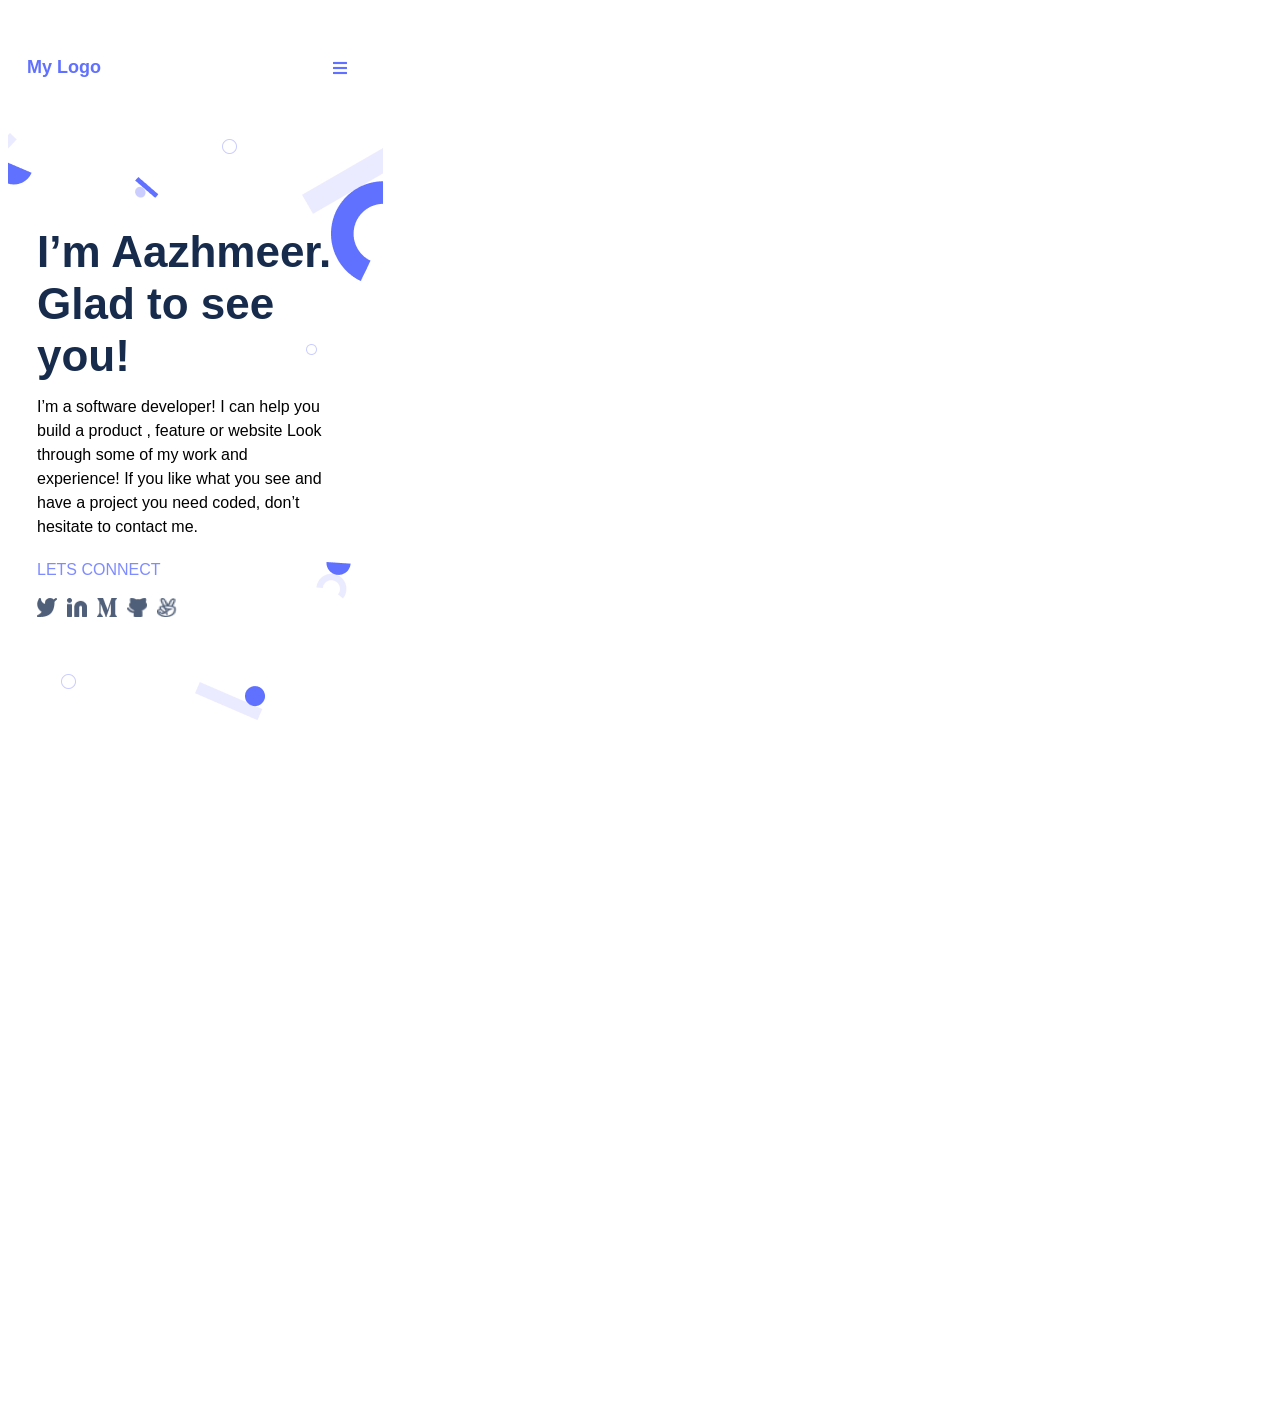
==== index.html @ 011a42f5 "Merge pull request #2 from AazhmeerChhapra/headline_section Headline section done" ====
<!DOCTYPE html>
<html>
    <head>
        <meta charset="utf-8">
        <meta http-equiv="X-UA-Compatible" content="IE=edge">
        <title></title>
        <meta name="description" content="">
        <meta name="viewport" content="width=device-width, initial-scale=1">
        <link rel="stylesheet" href="./style.css">
        <link rel="stylesheet" href="https://cdnjs.cloudflare.com/ajax/libs/font-awesome/5.15.4/css/all.min.css">
    </head>
    <body>
        <header>
        <nav class = "navbar">
            <div class = "logo">My Logo</div>
            <div class = "icon"><i class="icon fas fa-bars"></i></div>
        </nav>
    </header>

    <main>
        <section class = "headings">
            <div class = "intro">
            <h1>I’m Aazhmeer.
                Glad to see <br>you!</h1>
            </div>
            <div class = "description">
                <p>
                    I’m a software developer! I can help you build a product , feature or website Look through some of my work and experience! If you like what you see and have a project you need coded, don’t hesitate to contact me.
                </p>
                <div>
                    <p><a href = "#"> LETS CONNECT</a></p>
                </div>
                <div class = "socials">
                    <ul class="social-icons">
                        <li><a href="#"><img src="./assets/images/twitter.png" alt="Facebook"></a></li>
                        <li><a href="#"><img src="./assets/images/linkedin.png" alt="Twitter"></a></li>
                        <li><a href="#"><img src="./assets/images/m.png" alt="Instagram"></a></li>
                        <li><a href="#"><img src="./assets/images/github.png" alt="LinkedIn"></a></li>
                        <li><a href="#"><img src="./assets/images/victory.png" alt="YouTube"></a></li>
                      </ul>
                </div>
            </div>
        
        
            
        </section>
        
            </main>
        
        

   
        
        <script src="" async defer></script>
    </body>
</html>
---- style.css ----
h1 {
  font-family: Poppins, sans-serif;
  font-size: 44px;
  font-weight: 700;
  line-height: 52px;
  letter-spacing: 0;
  text-align: left;
  padding: 93px 18px 0 29px;
  color: #172b4d;
  margin-bottom: 10px;
}

.navbar {
  display: flex;
  justify-content: space-between;
  width: 375px;
  height: 48px;
  margin-top: 48px;
}

.logo {
  width: 76px;
  height: 20px;
  color: #6070ff;
  font-family: Poppins, sans-serif;
  font-size: 18px;
  font-weight: 700;
  line-height: 20px;
  letter-spacing: 0;
  text-align: center;
  padding: 9px 18px;
}

.icon {
  height: 12px;
  top: 6px;
  left: 3px;
  margin: 6px 18px;
  color: #6070ff;
}

.headings {
  background-image: url("./assets/images/header.png");
  width: 375px;
  height: 1263px;
  background-repeat: no-repeat;
}

.description {
  width: 327px;
  height: 146px;
  margin-top: 0;
}

.description p {
  font-family: Poppins, sans-serif;
  font-size: 16px;
  font-weight: 400;
  line-height: 24px;
  letter-spacing: 0;
  text-align: left;
  margin-top: 0;
  padding: 3px 18px 0 29px;
  width: 297px;
}

a {
  color: #7f8cff;
  text-decoration: none;
  font-family: Poppins, sans-serif;
  font-size: 16px;
  font-weight: 500;
  line-height: 24px;
  letter-spacing: 0;
  text-align: left;
}

.socials {
  padding: 0 18px 0 29px;
}

.social-icons {
  list-style: none;
  padding: 0;
  margin: 0;
  display: flex;
}

.social-icons li {
  margin-right: 10px; /* Adjust the spacing between icons */
}

.social-icons li:last-child {
  margin-right: 0; /* Remove margin from the last icon */
}

.social-icons li img {
  width: 19.96px; /* Adjust the size of the icons */
  height: 19.96px;
}
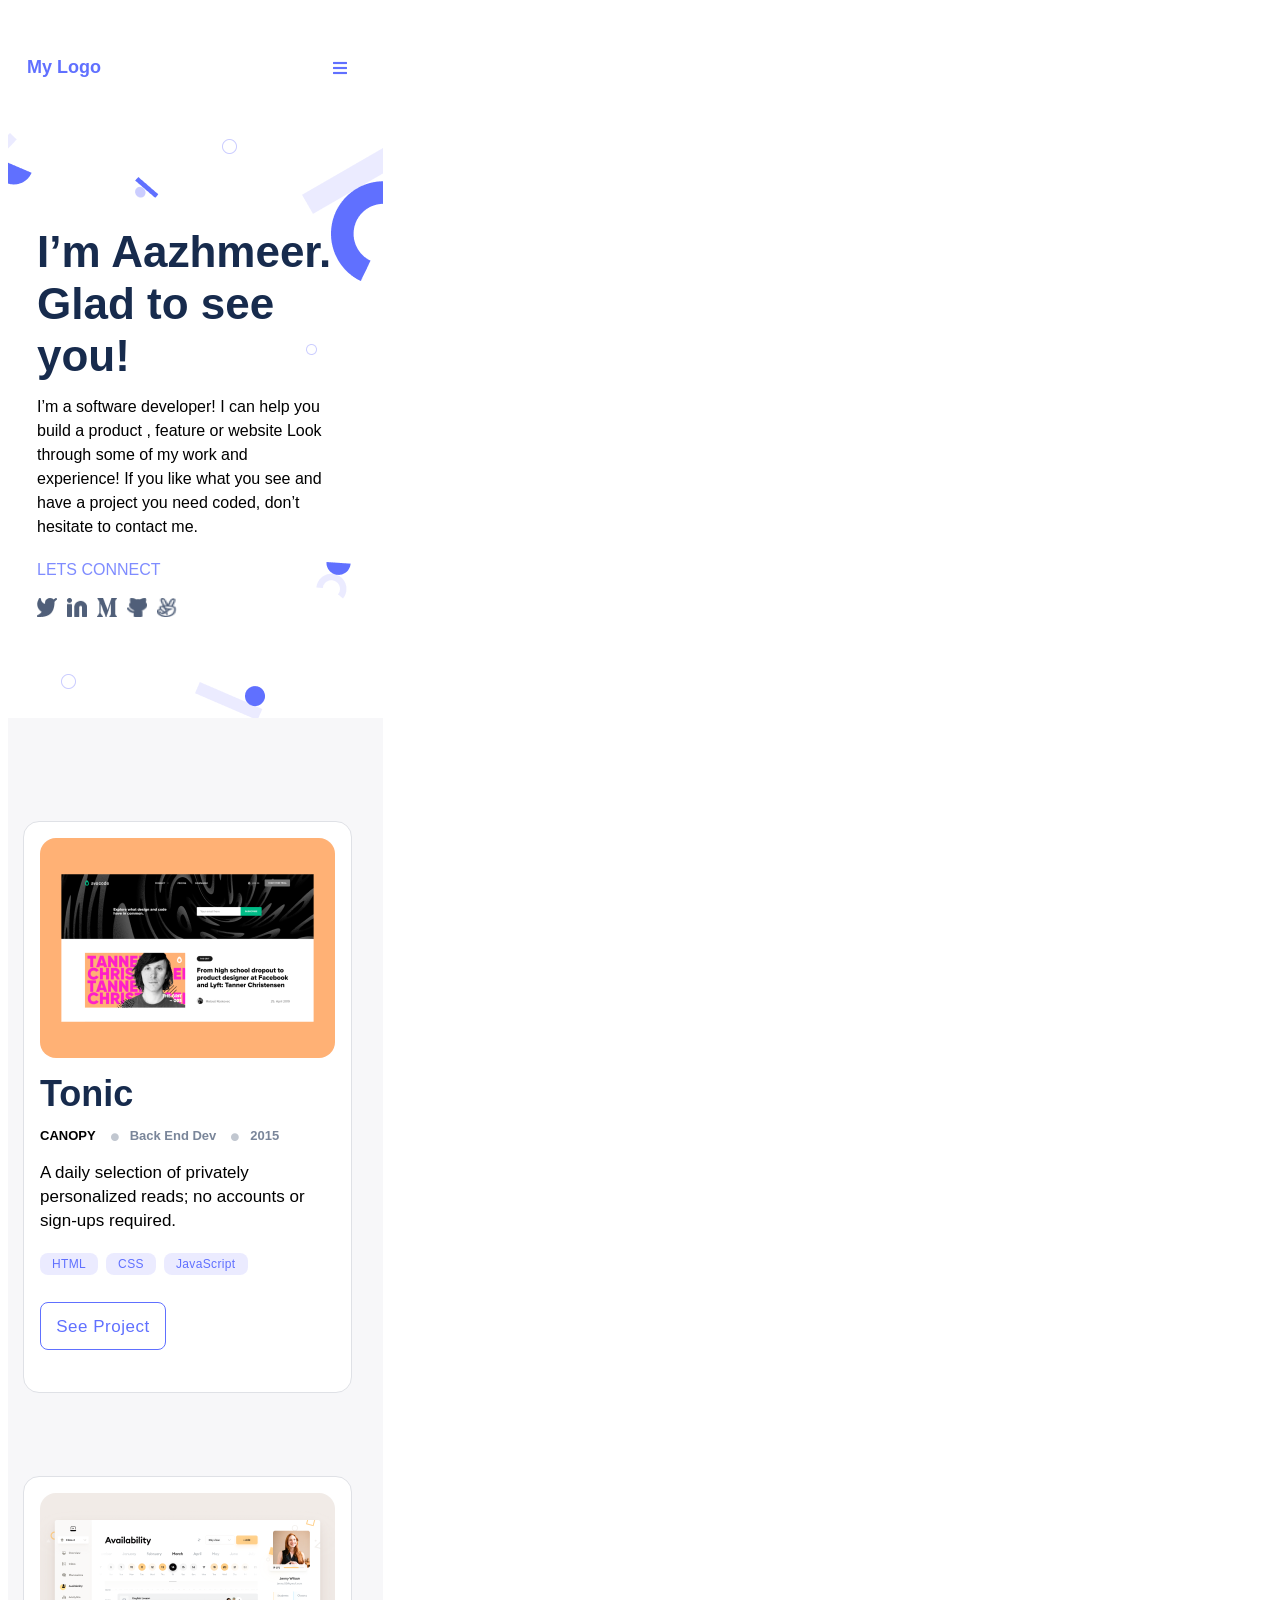
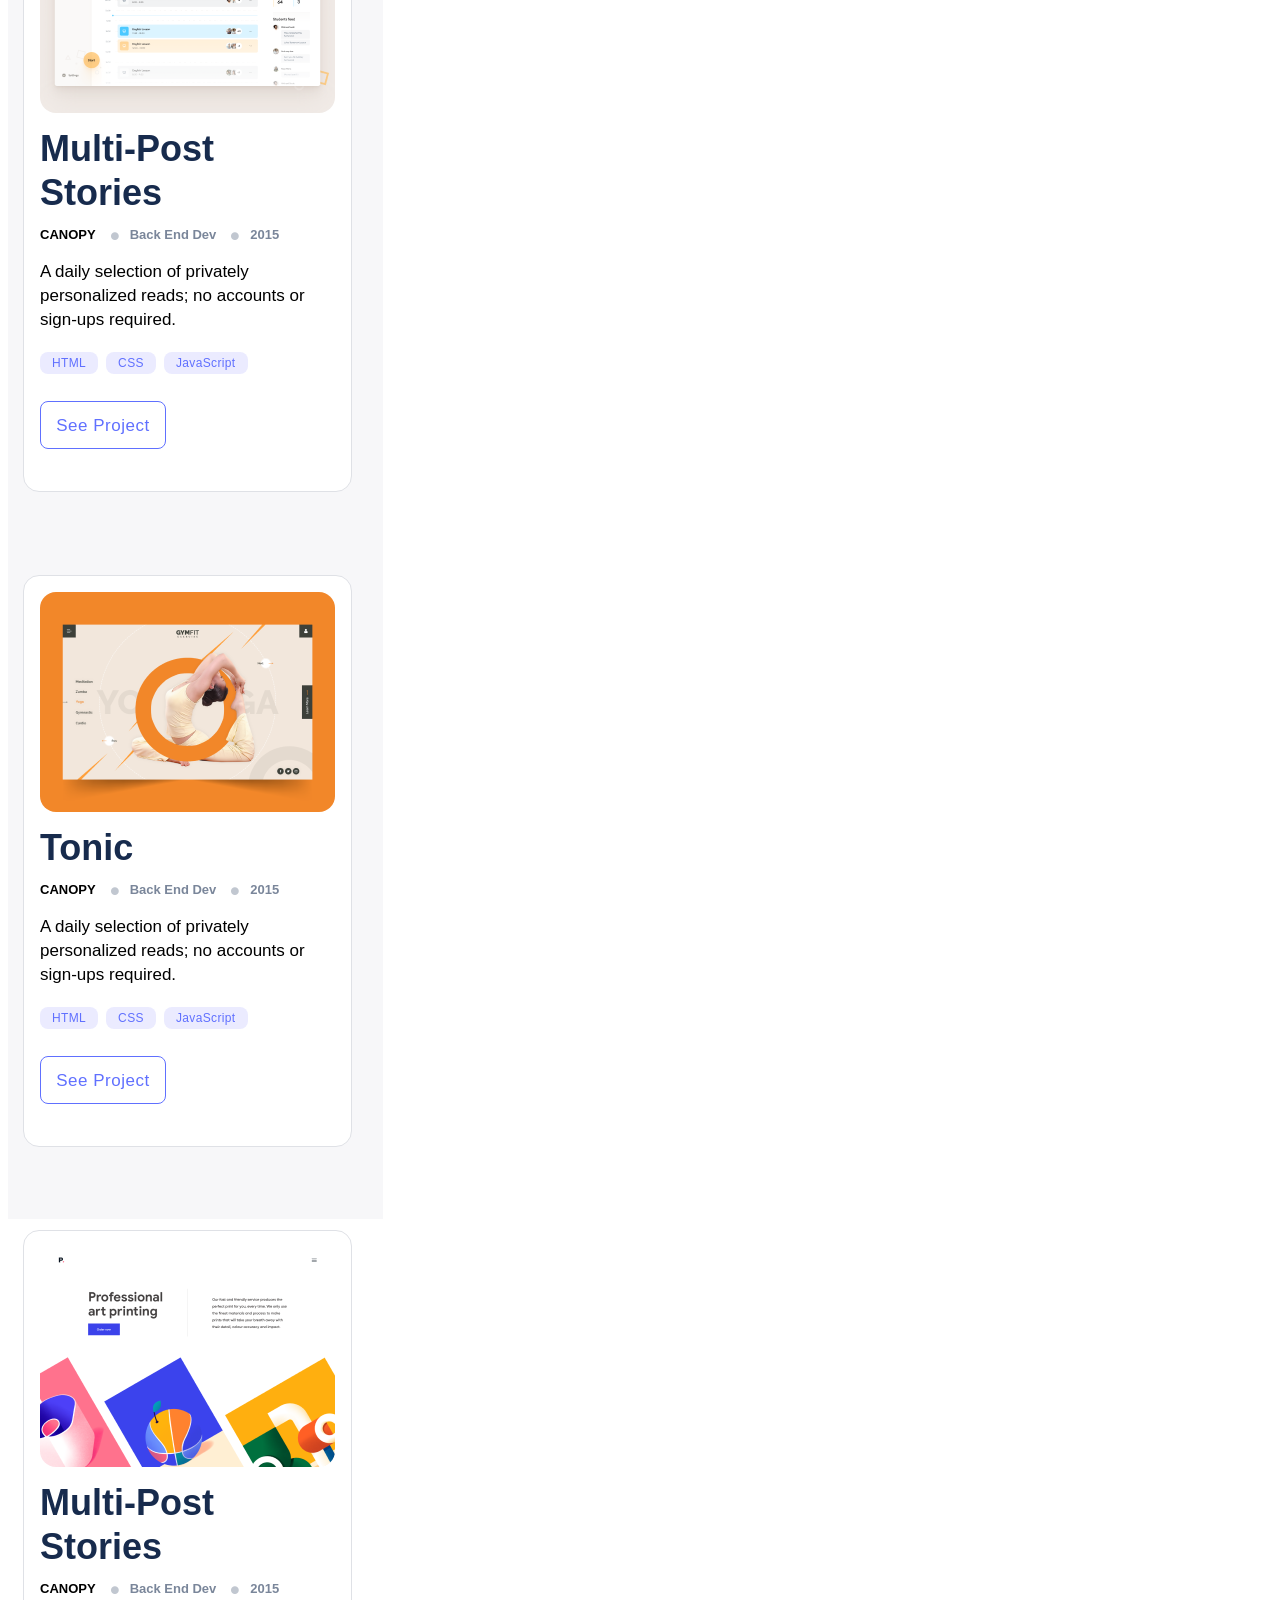
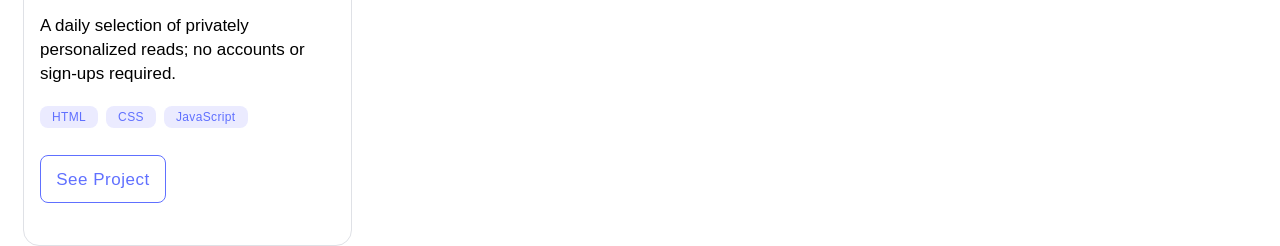
==== commit d76d48ac: "Merge pull request #3 from AazhmeerChhapra/WorkSection Work section done" ====
--- a/index.html
+++ b/index.html
@@ -40,17 +40,89 @@
                       </ul>
                 </div>
             </div>
-        
-        
-            
-        </section>
-        
+            <section class = "about">
+        <div class="outer-container">
+
+            <!-- Inner container with nested grid -->
+            <div class="inner-container">
+              <!-- Image in the first row -->
+              <div class = "row1">
+              <img src="./assets/images/1.png" alt="Your Image">
+              <h1>Tonic</h1>
+              <span id = "Project">CANOPY</span>
+              <span id = "role"><i class="fa fa-circle" aria-hidden="true"></i><span>Back End Dev</span></span>
+              <span id = "role"><i class="fa fa-circle" aria-hidden="true"></i><span>2015</span></span>
+              <p> A daily selection of privately personalized reads; no accounts or sign-ups required.</p>
+              <span class = "skills">HTML</span>
+              <span class = "skills">CSS</span>
+              <span class = "skills">JavaScript</span>
+              <div>
+              <button type = "button">See Project</button>
+              </div>
+
+
+                </div>
+            </div>
+            <div class="inner-container2">
+                <!-- Image in the first row -->
+                <div class = "row1">
+                <img src="./assets/images/2.png" alt="Your Image">
+                <h1>Multi-Post Stories</h1>
+                <span id = "Project">CANOPY</span>
+                <span id = "role"><i class="fa fa-circle" aria-hidden="true"></i><span>Back End Dev</span></span>
+                <span id = "role"><i class="fa fa-circle" aria-hidden="true"></i><span>2015</span></span>
+                <p> A daily selection of privately personalized reads; no accounts or sign-ups required.</p>
+                <span class = "skills">HTML</span>
+                <span class = "skills">CSS</span>
+                <span class = "skills">JavaScript</span>
+                <div>
+                <button type = "button">See Project</button>
+                </div>
+                  </div>
+              </div>
+
+              <div class="inner-container">
+                <!-- Image in the first row -->
+                <div class = "row1">
+                <img src="./assets/images/Snapshoot1.png" alt="Your Image">
+                <h1>Tonic</h1>
+                <span id = "Project">CANOPY</span>
+                <span id = "role"><i class="fa fa-circle" aria-hidden="true"></i><span>Back End Dev</span></span>
+                <span id = "role"><i class="fa fa-circle" aria-hidden="true"></i><span>2015</span></span>
+                <p> A daily selection of privately personalized reads; no accounts or sign-ups required.</p>
+                <span class = "skills">HTML</span>
+                <span class = "skills">CSS</span>
+                <span class = "skills">JavaScript</span>
+                <div>
+                <button type = "button">See Project</button>
+                </div>
+                  </div>
+              </div>
+
+
+              <div class="inner-container2">
+                <!-- Image in the first row -->
+                <div class = "row1">
+                <img src="./assets/images/4.png" alt="Your Image">
+                <h1>Multi-Post Stories</h1>
+                <span id = "Project">CANOPY</span>
+                <span id = "role"><i class="fa fa-circle" aria-hidden="true"></i><span>Back End Dev</span></span>
+                <span id = "role"><i class="fa fa-circle" aria-hidden="true"></i><span>2015</span></span>
+                <p> A daily selection of privately personalized reads; no accounts or sign-ups required.</p>
+                <span class = "skills">HTML</span>
+                <span class = "skills">CSS</span>
+                <span class = "skills">JavaScript</span>
+                <div>
+                <button type = "button">See Project</button>
+                </div>
+                  </div>
+              </div>
+
+          </div>
+      </section>
+
             </main>
-        
-        
 
-   
-        
         <script src="" async defer></script>
     </body>
 </html>
--- a/style.css
+++ b/style.css
@@ -42,7 +42,7 @@
 .headings {
   background-image: url("./assets/images/header.png");
   width: 375px;
-  height: 1263px;
+  height: 610px;
   background-repeat: no-repeat;
 }
 
@@ -94,7 +94,172 @@
   margin-right: 0; /* Remove margin from the last icon */
 }
 
+.about {
+  width: 375px;
+  height: 216%;
+  top: 718px;
+  background: #f7f7f9;
+  padding: 43px 0 114px 0;
+  position: absolute;
+}
+
+.outer-container {
+  display: grid;
+  grid-template-rows: repeat(4, auto);
+  grid-row-gap: 83px;
+  width: 375px;
+  height: 604px;
+  position: relative;
+  top: 60px;
+  margin-left: 4%;
+}
+
+/* Inner container grid (nested grid) */
+.inner-container {
+  width: 327px;
+  height: 538px;
+  padding: 16px 0;
+  border-radius: 16px;
+  border: 1px solid #dfe1e6;
+  display: flex;
+  flex-direction: column;
+  justify-content: flex-start;
+  align-items: center;
+  gap: 160px;
+  background-color: #fff;
+  -webkit-border-radius: 16px;
+  -moz-border-radius: 16px;
+  -ms-border-radius: 16px;
+  -o-border-radius: 16px;
+}
+
+.inner-container2 {
+  width: 327px;
+  height: 582px;
+  padding: 16px 0;
+  border-radius: 16px;
+  border: 1px solid #dfe1e6;
+  display: flex;
+  flex-direction: column;
+  justify-content: flex-start;
+  align-items: center;
+  gap: 160px;
+  background-color: #fff;
+  -webkit-border-radius: 16px;
+  -moz-border-radius: 16px;
+  -ms-border-radius: 16px;
+  -o-border-radius: 16px;
+}
+
+.row1 img {
+  width: 100%;
+  max-width: 100%;
+  border-radius: 16px;
+  -webkit-border-radius: 16px;
+  -moz-border-radius: 16px;
+  -ms-border-radius: 16px;
+  -o-border-radius: 16px;
+}
+
 .social-icons li img {
   width: 19.96px; /* Adjust the size of the icons */
   height: 19.96px;
 }
+
+.row {
+  width: 295px;
+  height: 36px;
+}
+
+.row1 h1 {
+  font-family: Poppins, sans-serif;
+  font-size: 36px;
+  font-weight: 700;
+  line-height: 44px;
+  letter-spacing: 0;
+  text-align: left;
+  width: 295px;
+  padding: 0;
+  margin-top: 10px;
+}
+
+span i {
+  width: 8px;
+  height: 8px;
+  color: #c1c7d0;
+  font-size: 8px;
+  margin-left: 11px;
+  margin-right: 11px;
+}
+
+#Project {
+  font-family: Poppins, sans-serif;
+  font-size: 13px;
+  font-weight: 600;
+  line-height: 16px;
+  letter-spacing: 0;
+  text-align: left;
+}
+
+#role span {
+  font-family: Poppins, sans-serif;
+  font-size: 13px;
+  font-weight: 600;
+  line-height: 16px;
+  letter-spacing: 0;
+  color: #7a869a;
+}
+
+.row1 p {
+  width: 295px;
+  height: 76px;
+  font-family: Poppins, sans-serif;
+  font-size: 17px;
+  font-weight: 400;
+  line-height: 24px;
+  letter-spacing: 0;
+  text-align: left;
+}
+
+.row1 .skills {
+  width: 57px;
+  height: 24px;
+  padding: 4px 12px 4px 12px;
+  border-radius: 8px;
+  -webkit-border-radius: 8px;
+  -moz-border-radius: 8px;
+  -ms-border-radius: 8px;
+  -o-border-radius: 8px;
+  background-color: #ebebff;
+  font-family: Poppins, sans-serif;
+  font-size: 12px;
+  font-weight: 500;
+  line-height: 16px;
+  letter-spacing: 0.03em;
+  margin-right: 4px;
+  text-align: left;
+  color: #6070ff;
+}
+
+.row1 div button {
+  width: 126px;
+  height: 48px;
+  top: 30px;
+  position: relative;
+  padding: 12px;
+  border-radius: 8px;
+  border: 1px solid #6070ff;
+  background: none;
+  color: #6070ff;
+  gap: 10px;
+  -webkit-border-radius: 8px;
+  -moz-border-radius: 8px;
+  -ms-border-radius: 8px;
+  -o-border-radius: 8px;
+  font-family: Poppins, sans-serif;
+  font-size: 17px;
+  font-weight: 500;
+  line-height: 24px;
+  letter-spacing: 0.03em;
+  text-align: center;
+}
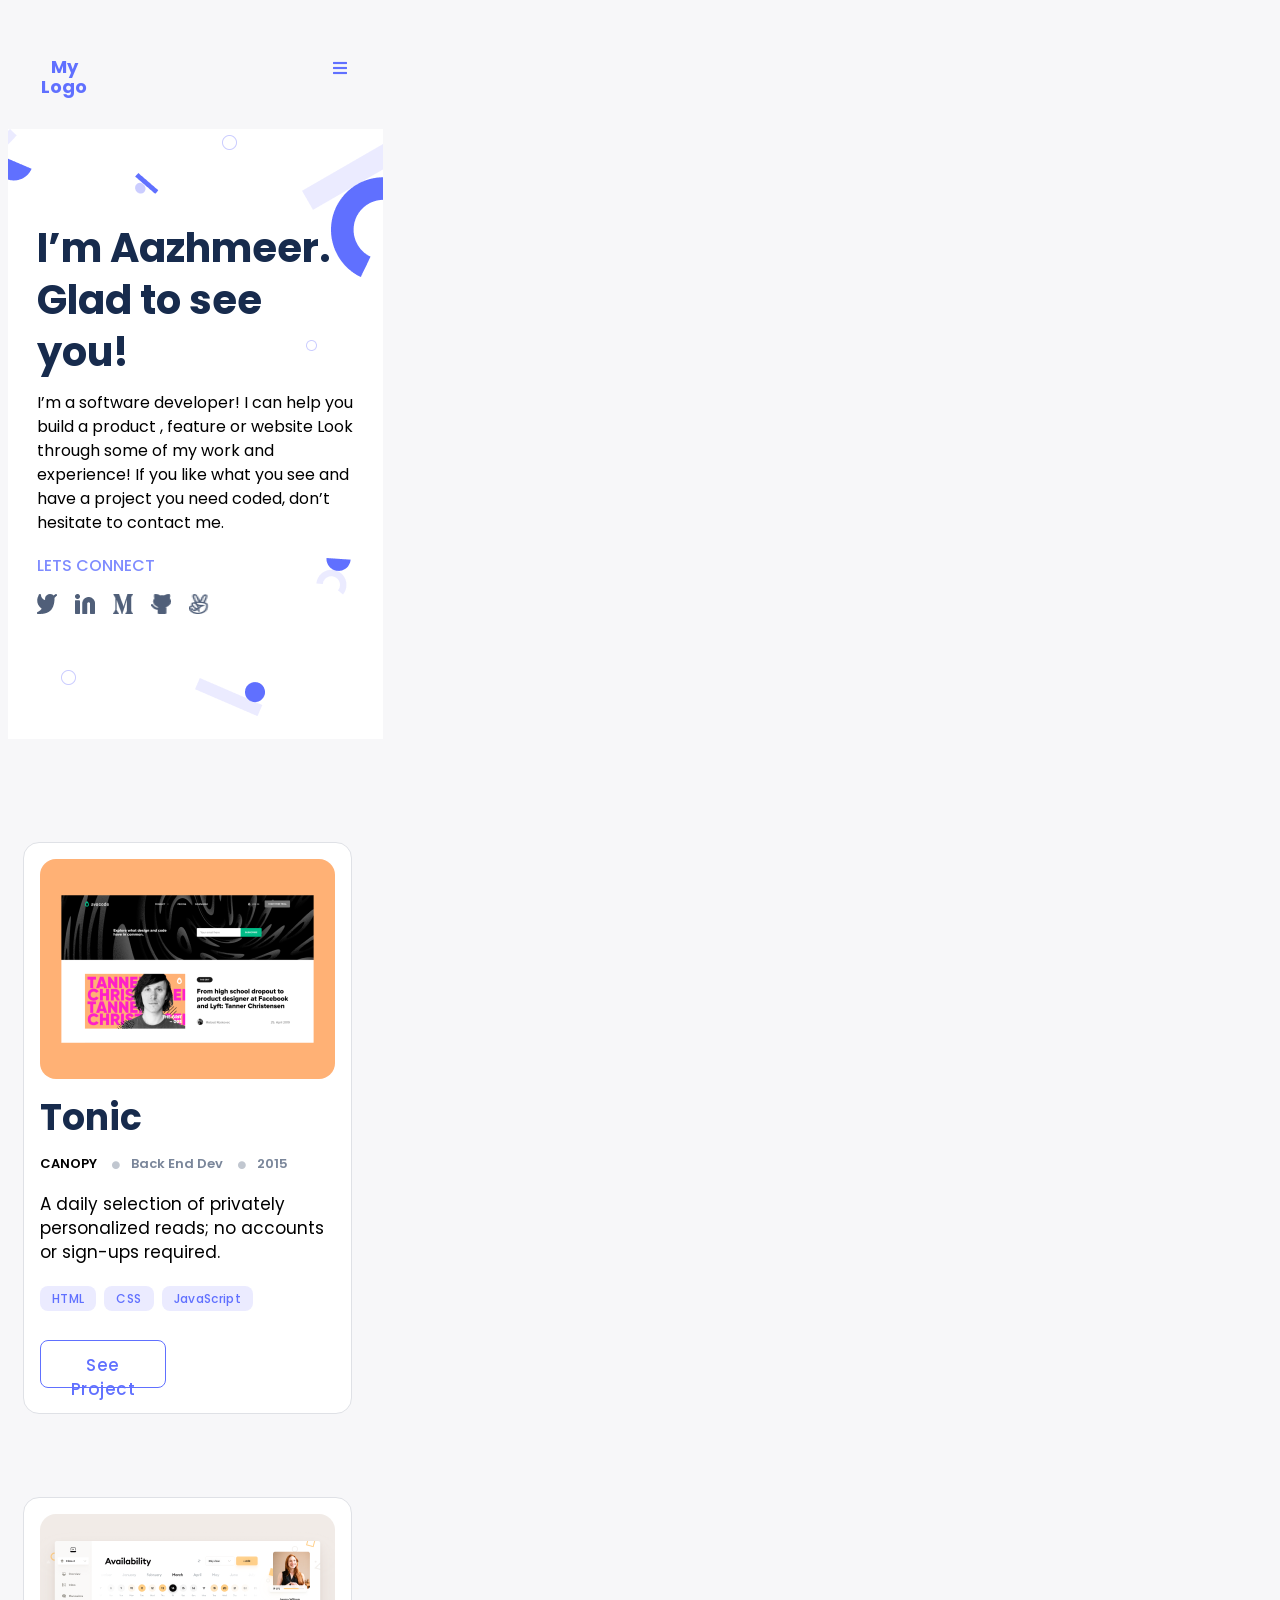
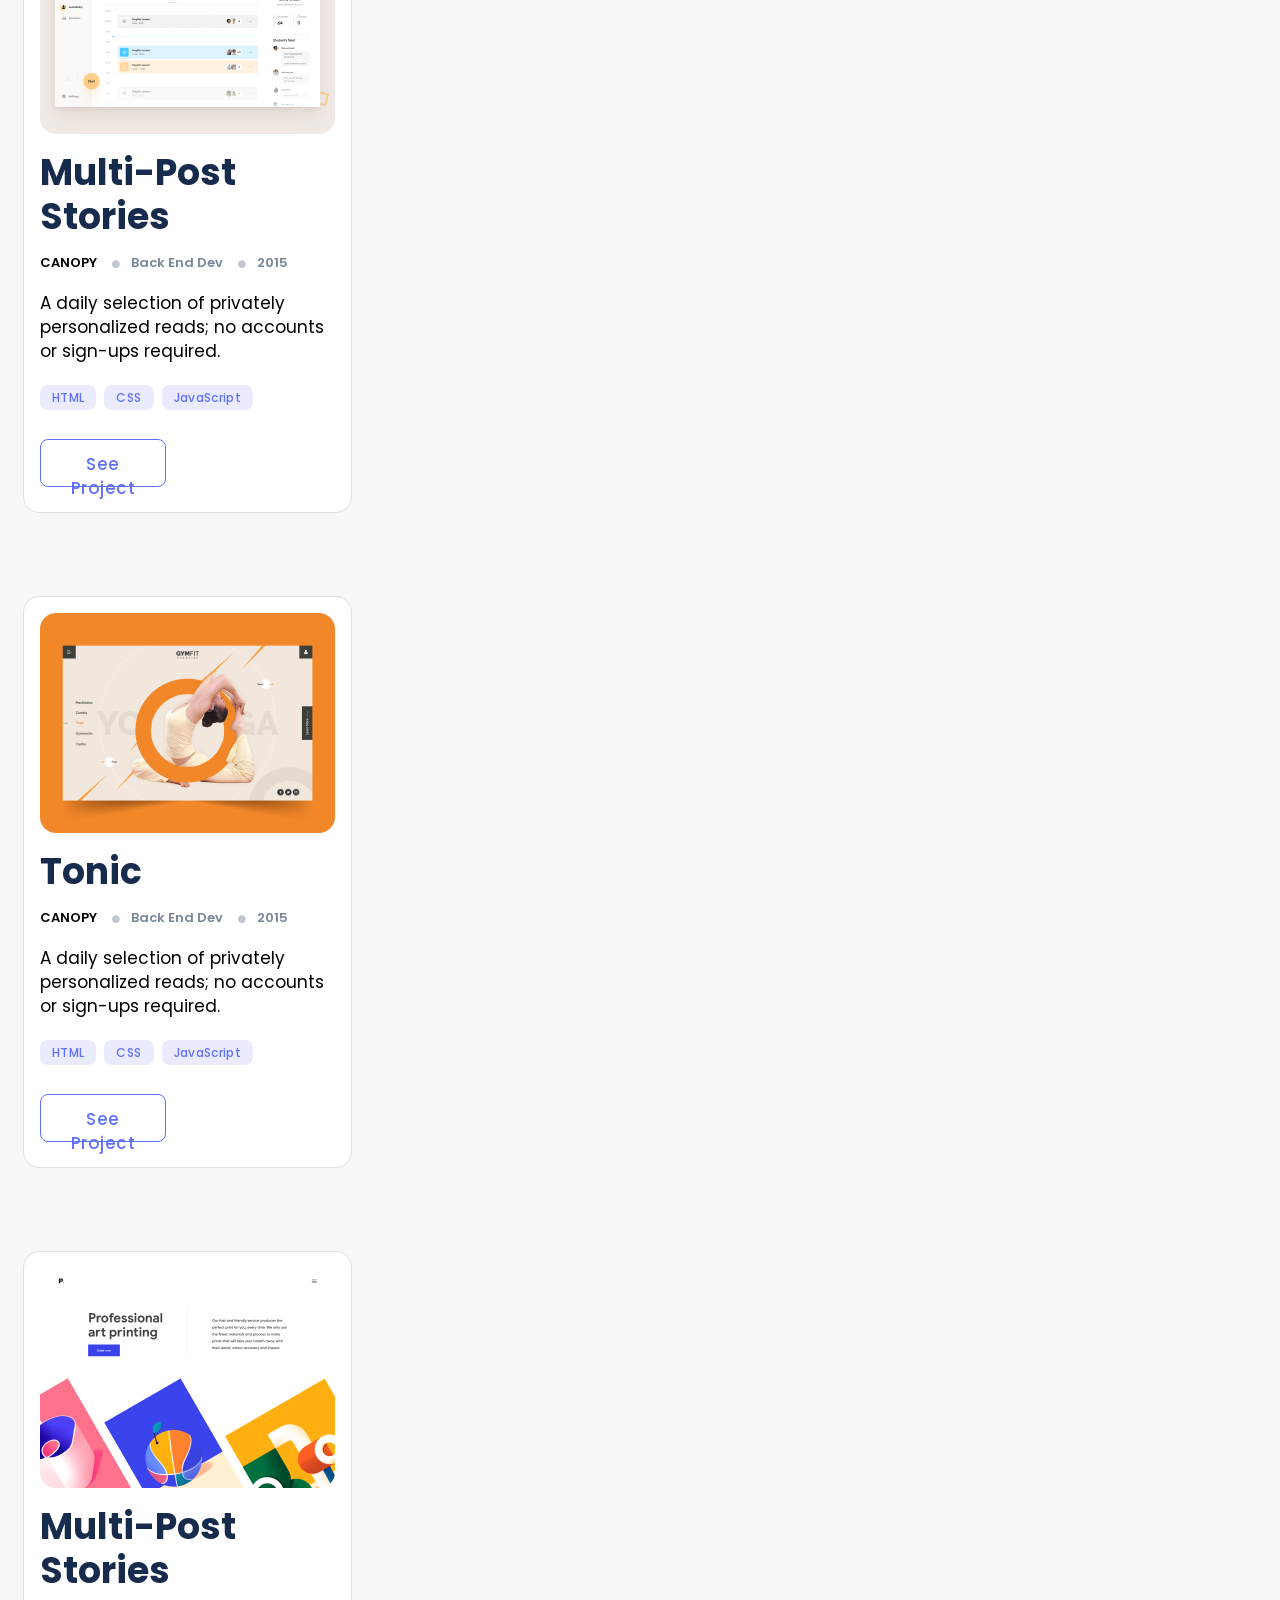
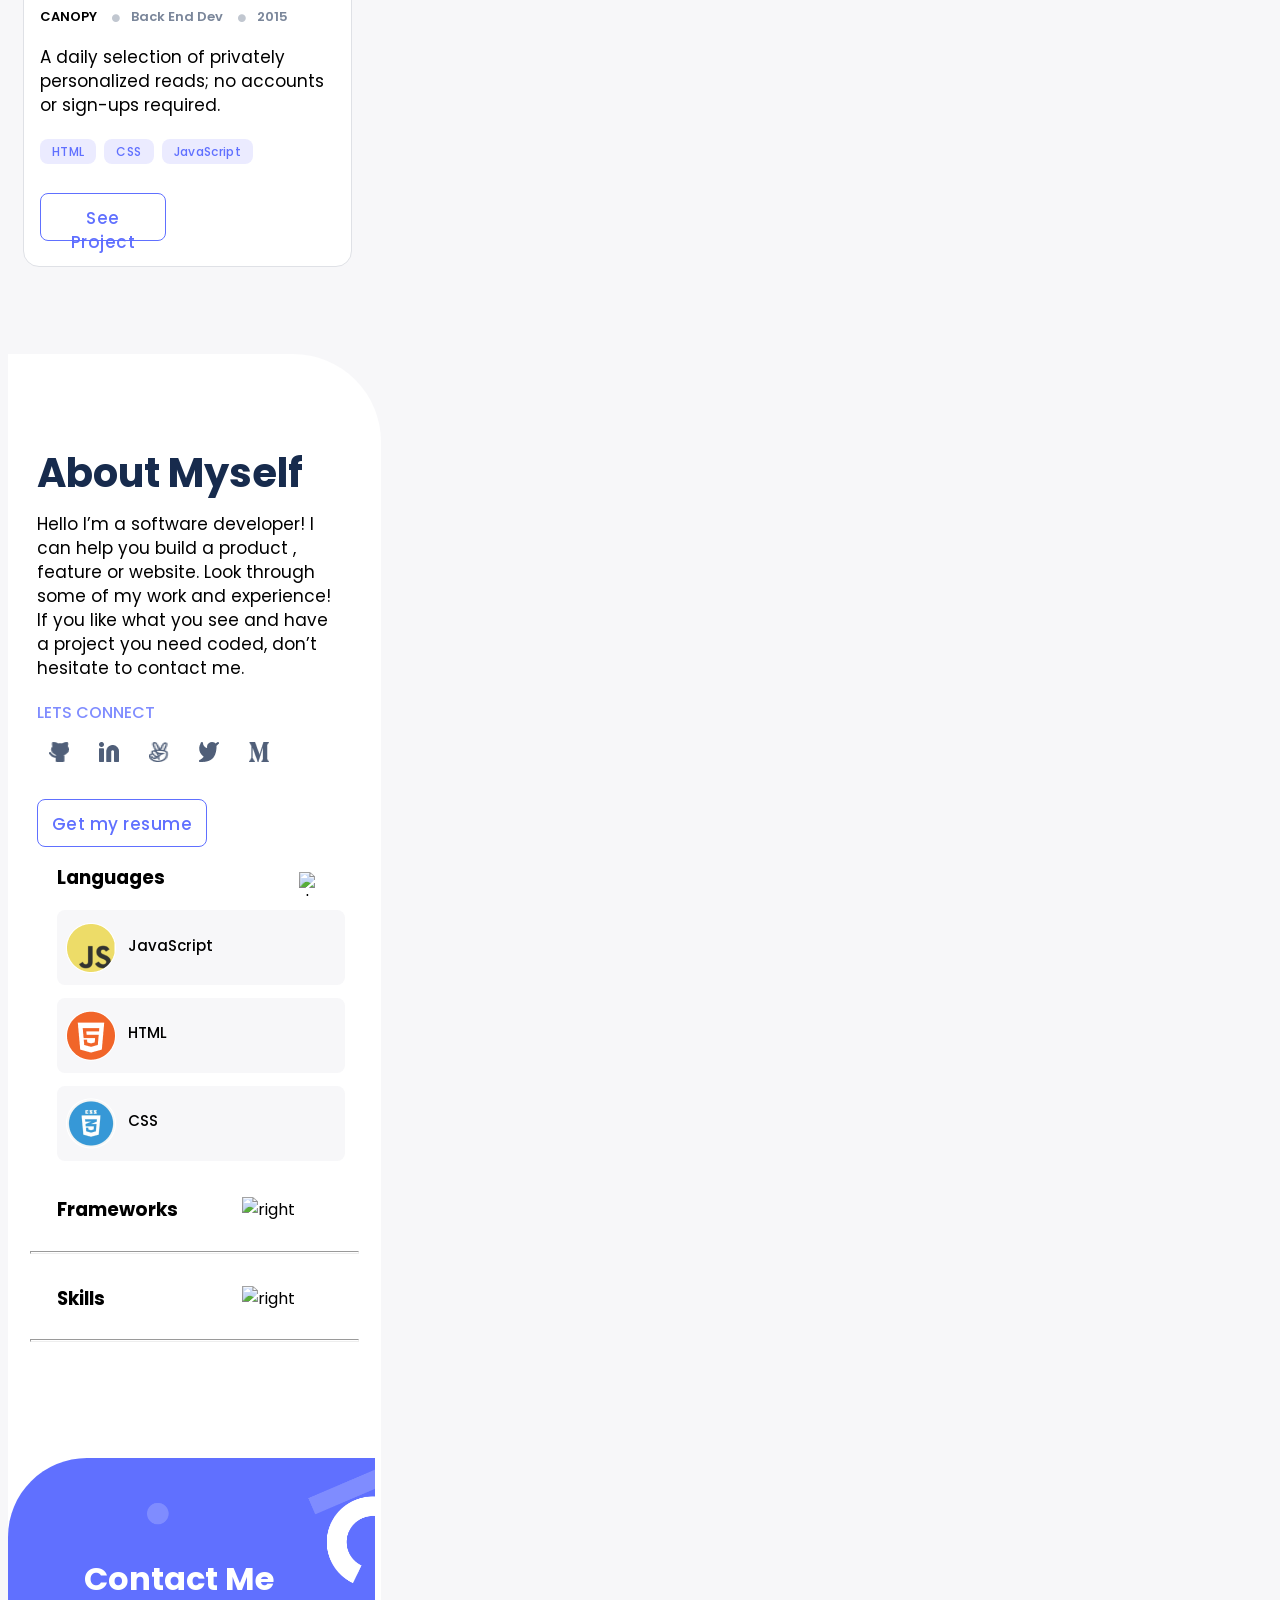
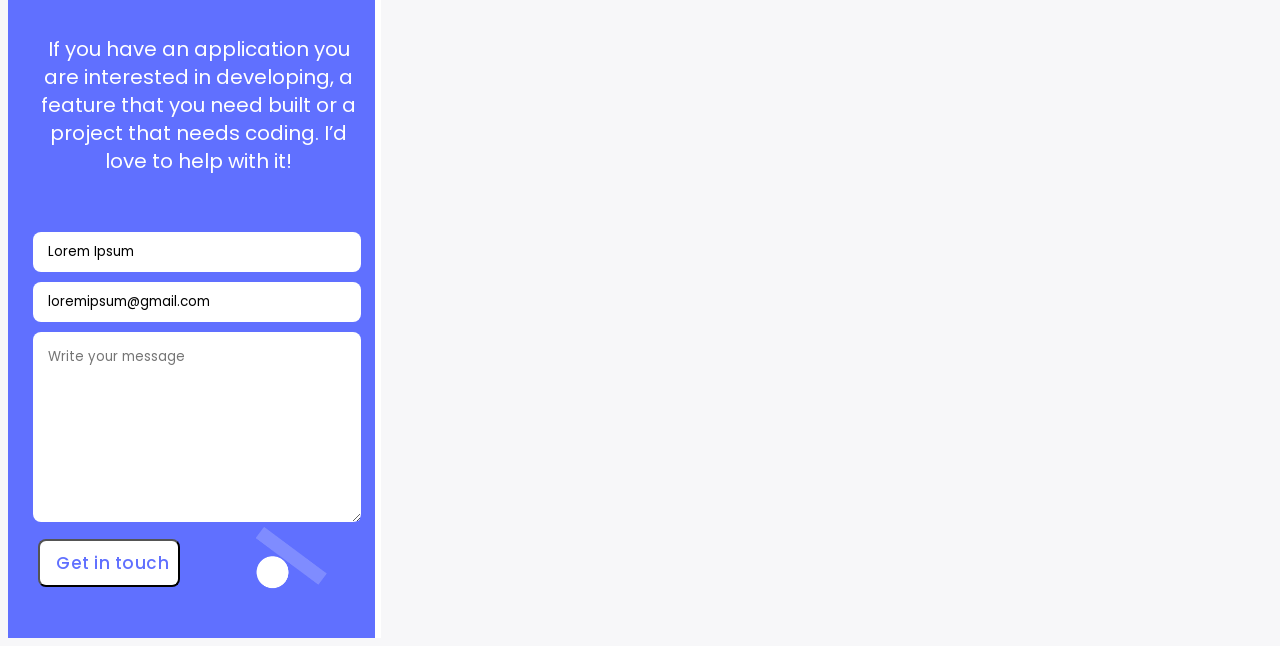
==== commit 5f02644b: "contactForm Done" ====
--- a/index.html
+++ b/index.html
@@ -1,128 +1,306 @@
 <!DOCTYPE html>
 <html>
-    <head>
-        <meta charset="utf-8">
-        <meta http-equiv="X-UA-Compatible" content="IE=edge">
-        <title></title>
-        <meta name="description" content="">
-        <meta name="viewport" content="width=device-width, initial-scale=1">
-        <link rel="stylesheet" href="./style.css">
-        <link rel="stylesheet" href="https://cdnjs.cloudflare.com/ajax/libs/font-awesome/5.15.4/css/all.min.css">
-    </head>
-    <body>
-        <header>
-        <nav class = "navbar">
-            <div class = "logo">My Logo</div>
-            <div class = "icon"><i class="icon fas fa-bars"></i></div>
-        </nav>
+  <head>
+    <meta charset="utf-8" />
+    <meta http-equiv="X-UA-Compatible" content="IE=edge" />
+    <title></title>
+    <meta name="description" content="" />
+    <meta name="viewport" content="width=device-width, initial-scale=1" />
+    <link rel="stylesheet" href="./style.css" />
+    <link
+      rel="stylesheet"
+      href="https://cdnjs.cloudflare.com/ajax/libs/font-awesome/5.15.4/css/all.min.css"
+    />
+  </head>
+  <body>
+    <header>
+      <nav class="navbar">
+        <div class="logo">My Logo</div>
+        <div class="icon"><i class="icon fas fa-bars"></i></div>
+      </nav>
     </header>
 
     <main>
-        <section class = "headings">
-            <div class = "intro">
-            <h1>I’m Aazhmeer.
-                Glad to see <br>you!</h1>
-            </div>
-            <div class = "description">
-                <p>
-                    I’m a software developer! I can help you build a product , feature or website Look through some of my work and experience! If you like what you see and have a project you need coded, don’t hesitate to contact me.
-                </p>
-                <div>
-                    <p><a href = "#"> LETS CONNECT</a></p>
+      <section class="headings">
+        <div class="intro">
+          <h1>I’m Aazhmeer. Glad to see <br />you!</h1>
+        </div>
+        <div class="description">
+          <p>
+            I’m a software developer! I can help you build a product , feature
+            or website Look through some of my work and experience! If you like
+            what you see and have a project you need coded, don’t hesitate to
+            contact me.
+          </p>
+          <div>
+            <p><a href="#"> LETS CONNECT</a></p>
+          </div>
+          <div class="socials">
+            <ul class="social-icons">
+              <li>
+                <a href="#"
+                  ><img src="./assets/images/twitter.png" alt="Facebook"
+                /></a>
+              </li>
+              <li>
+                <a href="#"
+                  ><img src="./assets/images/linkedin.png" alt="Twitter"
+                /></a>
+              </li>
+              <li>
+                <a href="#"
+                  ><img src="./assets/images/m.png" alt="Instagram"
+                /></a>
+              </li>
+              <li>
+                <a href="#"
+                  ><img src="./assets/images/github.png" alt="LinkedIn"
+                /></a>
+              </li>
+              <li>
+                <a href="#"
+                  ><img src="./assets/images/victory.png" alt="YouTube"
+                /></a>
+              </li>
+            </ul>
+          </div>
+        </div>
+      </section>
+      <section class="about">
+        <div class="outer-container">
+          <!-- Inner container with nested grid -->
+          <div class="inner-container">
+            <!-- Image in the first row -->
+            <div class="row1">
+              <img src="./assets/images/1.png" alt="Your Image" />
+              <h1>Tonic</h1>
+              <span id="Project">CANOPY</span>
+              <span id="role"
+                ><i class="fa fa-circle" aria-hidden="true"></i
+                ><span>Back End Dev</span></span
+              >
+              <span id="role"
+                ><i class="fa fa-circle" aria-hidden="true"></i
+                ><span>2015</span></span
+              >
+              <p>
+                A daily selection of privately personalized reads; no accounts
+                or sign-ups required.
+              </p>
+              <span class="skills">HTML</span>
+              <span class="skills">CSS</span>
+              <span class="skills">JavaScript</span>
+              <div>
+                <button type="button">See Project</button>
+              </div>
+            </div>
+          </div>
+          <div class="inner-container2">
+            <!-- Image in the first row -->
+            <div class="row1">
+              <img src="./assets/images/2.png" alt="Your Image" />
+              <h1>Multi-Post Stories</h1>
+              <span id="Project">CANOPY</span>
+              <span id="role"
+                ><i class="fa fa-circle" aria-hidden="true"></i
+                ><span>Back End Dev</span></span
+              >
+              <span id="role"
+                ><i class="fa fa-circle" aria-hidden="true"></i
+                ><span>2015</span></span
+              >
+              <p>
+                A daily selection of privately personalized reads; no accounts
+                or sign-ups required.
+              </p>
+              <span class="skills">HTML</span>
+              <span class="skills">CSS</span>
+              <span class="skills">JavaScript</span>
+              <div>
+                <button type="button">See Project</button>
+              </div>
+            </div>
+          </div>
+
+          <div class="inner-container">
+            <!-- Image in the first row -->
+            <div class="row1">
+              <img src="./assets/images/Snapshoot1.png" alt="Your Image" />
+              <h1>Tonic</h1>
+              <span id="Project">CANOPY</span>
+              <span id="role"
+                ><i class="fa fa-circle" aria-hidden="true"></i
+                ><span>Back End Dev</span></span
+              >
+              <span id="role"
+                ><i class="fa fa-circle" aria-hidden="true"></i
+                ><span>2015</span></span
+              >
+              <p>
+                A daily selection of privately personalized reads; no accounts
+                or sign-ups required.
+              </p>
+              <span class="skills">HTML</span>
+              <span class="skills">CSS</span>
+              <span class="skills">JavaScript</span>
+              <div>
+                <button type="button">See Project</button>
+              </div>
+            </div>
+          </div>
+
+          <div class="inner-container2">
+            <!-- Image in the first row -->
+            <div class="row1">
+              <img src="./assets/images/4.png" alt="Your Image" />
+              <h1>Multi-Post Stories</h1>
+              <span id="Project">CANOPY</span>
+              <span id="role"
+                ><i class="fa fa-circle" aria-hidden="true"></i
+                ><span>Back End Dev</span></span
+              >
+              <span id="role"
+                ><i class="fa fa-circle" aria-hidden="true"></i
+                ><span>2015</span></span
+              >
+              <p>
+                A daily selection of privately personalized reads; no accounts
+                or sign-ups required.
+              </p>
+              <span class="skills">HTML</span>
+              <span class="skills">CSS</span>
+              <span class="skills">JavaScript</span>
+              <div>
+                <button type="button">See Project</button>
+              </div>
+            </div>
+          </div>
+        </div>
+      </section>
+      <section class = "aboutMy">
+        <div class="intro">
+            <h1>About Myself</h1>
+          </div>
+          <div class="description">
+            <p>
+                Hello I’m a software developer! I can help you build a product , feature or website. Look through some of my work and experience! If you like what you see and have a project you need coded, don’t hesitate to contact me.
+            </p>
+            <div>
+              <p><a href="#"> LETS CONNECT</a></p>
+            </div>
+            <div class="socials">
+              <ul class="social-icons">
+                <li>
+                    <a href="#"
+                      ><img src="./assets/images/github.png" alt="Github"
+                    /></a>
+                  </li>
+                  <li>
+                    <a href="#"
+                      ><img src="./assets/images/linkedin.png" alt="Linkedin"
+                    /></a>
+                  </li>
+                  <li>
+                    <a href="#"
+                      ><img src="./assets/images/victory.png" alt="Victory"
+                    /></a>
+                  </li>
+                <li>
+                  <a href="#"
+                    ><img src="./assets/images/twitter.png" alt="Twitter"
+                  /></a>
+                </li>
+
+                <li>
+                  <a href="#"
+                    ><img src="./assets/images/m.png" alt="M"
+                  /></a>
+                </li>
+
+    
+              </ul>
+              <div>
+                <button type="button" class = "get">Get my resume</button>
+              </div>
+            </div>
+          </div>
+          <div class = "knowledge">
+            <div class = "Languages">
+                <h3>Languages</h3>
+                <img src="./assets/images/icon.png" alt="down" />
+            </div>
+            <div class = "indLang">
+                <img src = "./assets/images/JS.png">
+            <h4>JavaScript</h4>
+            </div>
+            <div class = "indLang">
+              <img src = "./assets/images/HTML.png">
+          <h4>HTML</h4>
+          </div>
+          <div class = "indLang">
+            <img src = "./assets/images/CSS.png">
+        <h4>CSS</h4>
+        </div>
+          </div>
+          <div class = "framework">
+            <h3>Frameworks</h3>
+            <img class = "union" src="./assets/images/union.png" alt="right" />
+        </div>
+        <hr>
+        <div class = "framework">
+          <h3>Skills</h3>
+          <img class = "union" src="./assets/images/union.png" alt="right" />
+      </div>
+      <hr>
+          <div class="contact_section">
+            <div class="contact-form">
+              <h1 class="form_title">Contact Me</h1>
+              <p class="form_description">
+                If you have an application you are interested in developing, a
+                feature that you need built or a project that needs coding. I’d love
+                to help with it!
+              </p>
+              <form   action="https://formspree.io/f/mrgnaqey"
+              method="POST">
+                <div class="form_group">
+                  <input
+                    type="text"
+                    id="name"
+                    value="Lorem Ipsum"
+                    name="name"
+                    placeholder="Enter your name"
+                    required
+                  />
                 </div>
-                <div class = "socials">
-                    <ul class="social-icons">
-                        <li><a href="#"><img src="./assets/images/twitter.png" alt="Facebook"></a></li>
-                        <li><a href="#"><img src="./assets/images/linkedin.png" alt="Twitter"></a></li>
-                        <li><a href="#"><img src="./assets/images/m.png" alt="Instagram"></a></li>
-                        <li><a href="#"><img src="./assets/images/github.png" alt="LinkedIn"></a></li>
-                        <li><a href="#"><img src="./assets/images/victory.png" alt="YouTube"></a></li>
-                      </ul>
+                <div class="form_group">
+                  <input
+                    type="email"
+                    id="email"
+                    value="loremipsum@gmail.com"
+                    name="email"
+                    placeholder="Enter your email"
+                    required
+                    
+                  />
                 </div>
-            </div>
-            <section class = "about">
-        <div class="outer-container">
-
-            <!-- Inner container with nested grid -->
-            <div class="inner-container">
-              <!-- Image in the first row -->
-              <div class = "row1">
-              <img src="./assets/images/1.png" alt="Your Image">
-              <h1>Tonic</h1>
-              <span id = "Project">CANOPY</span>
-              <span id = "role"><i class="fa fa-circle" aria-hidden="true"></i><span>Back End Dev</span></span>
-              <span id = "role"><i class="fa fa-circle" aria-hidden="true"></i><span>2015</span></span>
-              <p> A daily selection of privately personalized reads; no accounts or sign-ups required.</p>
-              <span class = "skills">HTML</span>
-              <span class = "skills">CSS</span>
-              <span class = "skills">JavaScript</span>
-              <div>
-              <button type = "button">See Project</button>
-              </div>
-
-
+                <div class="form_group">
+                  <textarea
+                    rows="8"
+                    id="message"
+                    name="message"
+                    placeholder="Write your message"
+                    required
+                  ></textarea>
                 </div>
-            </div>
-            <div class="inner-container2">
-                <!-- Image in the first row -->
-                <div class = "row1">
-                <img src="./assets/images/2.png" alt="Your Image">
-                <h1>Multi-Post Stories</h1>
-                <span id = "Project">CANOPY</span>
-                <span id = "role"><i class="fa fa-circle" aria-hidden="true"></i><span>Back End Dev</span></span>
-                <span id = "role"><i class="fa fa-circle" aria-hidden="true"></i><span>2015</span></span>
-                <p> A daily selection of privately personalized reads; no accounts or sign-ups required.</p>
-                <span class = "skills">HTML</span>
-                <span class = "skills">CSS</span>
-                <span class = "skills">JavaScript</span>
-                <div>
-                <button type = "button">See Project</button>
+                <div class = "form-submit">
+                  <input type="submit" value="Get in touch" />
                 </div>
-                  </div>
-              </div>
-
-              <div class="inner-container">
-                <!-- Image in the first row -->
-                <div class = "row1">
-                <img src="./assets/images/Snapshoot1.png" alt="Your Image">
-                <h1>Tonic</h1>
-                <span id = "Project">CANOPY</span>
-                <span id = "role"><i class="fa fa-circle" aria-hidden="true"></i><span>Back End Dev</span></span>
-                <span id = "role"><i class="fa fa-circle" aria-hidden="true"></i><span>2015</span></span>
-                <p> A daily selection of privately personalized reads; no accounts or sign-ups required.</p>
-                <span class = "skills">HTML</span>
-                <span class = "skills">CSS</span>
-                <span class = "skills">JavaScript</span>
-                <div>
-                <button type = "button">See Project</button>
-                </div>
-                  </div>
-              </div>
-
-
-              <div class="inner-container2">
-                <!-- Image in the first row -->
-                <div class = "row1">
-                <img src="./assets/images/4.png" alt="Your Image">
-                <h1>Multi-Post Stories</h1>
-                <span id = "Project">CANOPY</span>
-                <span id = "role"><i class="fa fa-circle" aria-hidden="true"></i><span>Back End Dev</span></span>
-                <span id = "role"><i class="fa fa-circle" aria-hidden="true"></i><span>2015</span></span>
-                <p> A daily selection of privately personalized reads; no accounts or sign-ups required.</p>
-                <span class = "skills">HTML</span>
-                <span class = "skills">CSS</span>
-                <span class = "skills">JavaScript</span>
-                <div>
-                <button type = "button">See Project</button>
-                </div>
-                  </div>
-              </div>
-
-          </div>
-      </section>
-
-            </main>
-
-        <script src="" async defer></script>
-    </body>
-</html>+              </form>
+            </div>
+          </div>
+        </section>
+    </main>
+
+
+  </body>
+</html>
--- a/style.css
+++ b/style.css
@@ -1,6 +1,11 @@
+@import url('https://fonts.googleapis.com/css2?family=Poppins:wght@400;700&display=swap');
+
+* {
+  font-family: "Poppins", sans-serif;
+}
+
 h1 {
-  font-family: Poppins, sans-serif;
-  font-size: 44px;
+  font-size: 40px;
   font-weight: 700;
   line-height: 52px;
   letter-spacing: 0;
@@ -22,13 +27,16 @@
   width: 76px;
   height: 20px;
   color: #6070ff;
-  font-family: Poppins, sans-serif;
   font-size: 18px;
   font-weight: 700;
   line-height: 20px;
   letter-spacing: 0;
   text-align: center;
   padding: 9px 18px;
+}
+
+body {
+  background: #f7f7f9;
 }
 
 .icon {
@@ -40,7 +48,7 @@
 }
 
 .headings {
-  background-image: url("./assets/images/header.png");
+  background: #fff url("./assets/images/header.png") no-repeat;
   width: 375px;
   height: 610px;
   background-repeat: no-repeat;
@@ -53,7 +61,6 @@
 }
 
 .description p {
-  font-family: Poppins, sans-serif;
   font-size: 16px;
   font-weight: 400;
   line-height: 24px;
@@ -61,13 +68,12 @@
   text-align: left;
   margin-top: 0;
   padding: 3px 18px 0 29px;
-  width: 297px;
+  width: 327px;
 }
 
 a {
   color: #7f8cff;
   text-decoration: none;
-  font-family: Poppins, sans-serif;
   font-size: 16px;
   font-weight: 500;
   line-height: 24px;
@@ -96,19 +102,16 @@
 
 .about {
   width: 375px;
-  height: 216%;
-  top: 718px;
-  background: #f7f7f9;
   padding: 43px 0 114px 0;
-  position: absolute;
+  position: relative;
 }
 
 .outer-container {
   display: grid;
   grid-template-rows: repeat(4, auto);
   grid-row-gap: 83px;
-  width: 375px;
-  height: 604px;
+  width: 347px;
+  height: fit-content;
   position: relative;
   top: 60px;
   margin-left: 4%;
@@ -161,9 +164,17 @@
   -o-border-radius: 16px;
 }
 
+.Languages img {
+  width: 24px;
+  height: 24px;
+  margin-bottom: 14px;
+  margin-left: 134px;
+}
+
 .social-icons li img {
   width: 19.96px; /* Adjust the size of the icons */
   height: 19.96px;
+  margin-right: 8px;
 }
 
 .row {
@@ -172,7 +183,6 @@
 }
 
 .row1 h1 {
-  font-family: Poppins, sans-serif;
   font-size: 36px;
   font-weight: 700;
   line-height: 44px;
@@ -193,7 +203,6 @@
 }
 
 #Project {
-  font-family: Poppins, sans-serif;
   font-size: 13px;
   font-weight: 600;
   line-height: 16px;
@@ -202,7 +211,6 @@
 }
 
 #role span {
-  font-family: Poppins, sans-serif;
   font-size: 13px;
   font-weight: 600;
   line-height: 16px;
@@ -213,7 +221,6 @@
 .row1 p {
   width: 295px;
   height: 76px;
-  font-family: Poppins, sans-serif;
   font-size: 17px;
   font-weight: 400;
   line-height: 24px;
@@ -231,7 +238,6 @@
   -ms-border-radius: 8px;
   -o-border-radius: 8px;
   background-color: #ebebff;
-  font-family: Poppins, sans-serif;
   font-size: 12px;
   font-weight: 500;
   line-height: 16px;
@@ -256,10 +262,197 @@
   -moz-border-radius: 8px;
   -ms-border-radius: 8px;
   -o-border-radius: 8px;
-  font-family: Poppins, sans-serif;
   font-size: 17px;
   font-weight: 500;
   line-height: 24px;
   letter-spacing: 0.03em;
   text-align: center;
 }
+
+.aboutMy {
+  width: 373px;
+  height: fit-content;
+  background: #fff;
+  border-radius: 0 88px 0 0;
+}
+
+.get {
+  width: 170px;
+  height: 48px;
+  top: 30px;
+  position: relative;
+  padding: 12px;
+  border-radius: 8px;
+  border: 1px solid #6070ff;
+  background: none;
+  color: #6070ff;
+  gap: 10px;
+  -webkit-border-radius: 8px;
+  -moz-border-radius: 8px;
+  -ms-border-radius: 8px;
+  -o-border-radius: 8px;
+  font-size: 17px;
+  font-weight: 500;
+  line-height: 24px;
+  letter-spacing: 0.03em;
+  text-align: center;
+}
+
+.aboutMy .social-icons li img {
+  width: 19.96px; /* Adjust the size of the icons */
+  height: 19.96px;
+  margin-left: 12px;
+}
+
+.aboutMy .description p {
+  font-size: 17px;
+  font-weight: 400;
+  line-height: 24px;
+  letter-spacing: 0;
+  text-align: left;
+  margin-top: 0;
+  padding: 3px 18px 0 29px;
+  width: 303px;
+}
+
+.knowledge {
+  padding: 3px 86px 0 49px;
+  margin-top: 180px;
+}
+
+.Languages {
+  display: flex;
+  justify-content: start;
+  align-items: end;
+  width: 327px;
+  height: 72px;
+}
+
+.Languages .union {
+  width: 8px;
+  height: 14px;
+  margin-bottom: 14px;
+}
+
+.indLang {
+  display: flex;
+  justify-content: start;
+  align-items: center;
+  background: #f7f7f9;
+  border-radius: 8px;
+  width: 270px;
+  height: 66.72px;
+  padding: 4px 9px;
+  margin-bottom: 13px;
+}
+
+.indLang h4 {
+  margin-left: 12px;
+  line-height: 20px;
+  font-size: 15px;
+  font-weight: 500;
+  width: 215px;
+  height: 24px;
+}
+
+.framework {
+  display: flex;
+  justify-content: space-between;
+  align-items: center;
+  padding: 3px 86px 0 49px;
+}
+
+hr {
+  width: 327px;
+  height: 1px;
+}
+
+.contact_section {
+  background-color: white;
+  margin-top: 116px;
+}
+
+.contact-form {
+  background: #6070ff url(/assets/images/contact.png) no-repeat;
+  background-size: 62%;
+  background-position: right;
+  background-position-y: 10px;
+  text-align: center;
+  color: white;
+  padding: 15px;
+  border-radius: 79px 0 0 0;
+  height: 750px;
+  -webkit-border-radius: 79px 0 0 0;
+  -moz-border-radius: 79px 0 0 0;
+  -ms-border-radius: 79px 0 0 0;
+  -o-border-radius: 79px 0 0 0;
+  width: 337px;
+}
+
+.form_title {
+  font-size: 32px;
+  color: white;
+  margin-top: 10px;
+  font-family: Poppins, sans-serif;
+  padding: 70px 10px 10px 61px;
+}
+
+.form_description {
+  font-size: 20px;
+  line-height: 28px;
+  width: 327px;
+  padding-left: 12px;
+  padding-bottom: 40px;
+  font-weight: 400;
+  height: 137px;
+}
+
+.form_group input {
+  padding: 10px 15px;
+  border-radius: 8px;
+  border: none;
+  width: 298px;
+  margin-left: 10px;
+  margin-bottom: 10px;
+  -webkit-border-radius: 8px;
+  -moz-border-radius: 8px;
+  -ms-border-radius: 8px;
+  -o-border-radius: 8px;
+}
+
+.form_group textarea {
+  padding: 15px;
+  border-radius: 8px;
+  border: none;
+  width: 298px;
+  margin-left: 10px;
+  margin-bottom: 10px;
+  -webkit-border-radius: 8px;
+  -moz-border-radius: 8px;
+  -ms-border-radius: 8px;
+  -o-border-radius: 8px;
+}
+
+.form-submit {
+  text-align: left;
+  align-items: center;
+}
+
+.form-submit input {
+  background-color: white;
+  font-size: 17px;
+  font-weight: 500;
+  margin-left: 15px;
+  line-height: 24px;
+  padding: 9px 16px 9px 16px;
+  letter-spacing: 0.03em;
+  text-align: center;
+  color: #6070ff;
+  width: 142px;
+  height: 48px;
+  border-radius: 8px;
+  -webkit-border-radius: 8px;
+  -moz-border-radius: 8px;
+  -ms-border-radius: 8px;
+  -o-border-radius: 8px;
+}
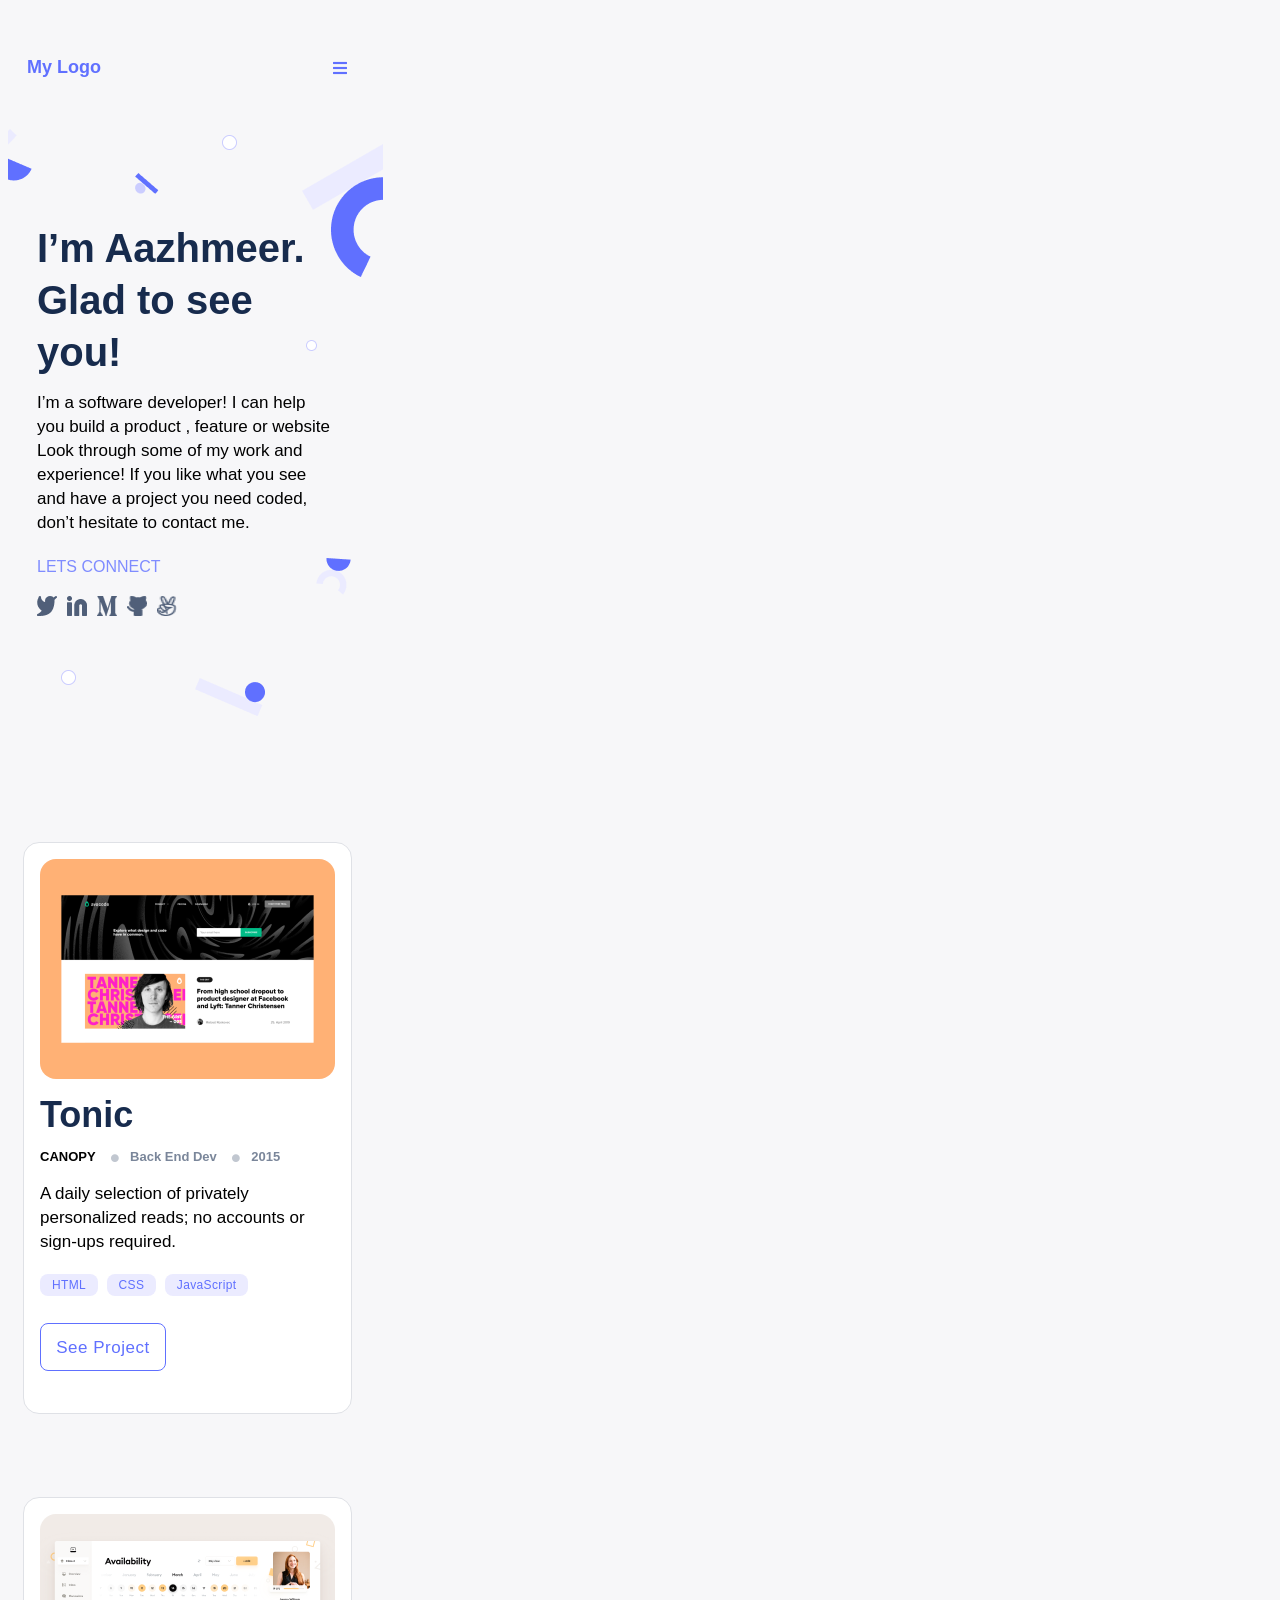
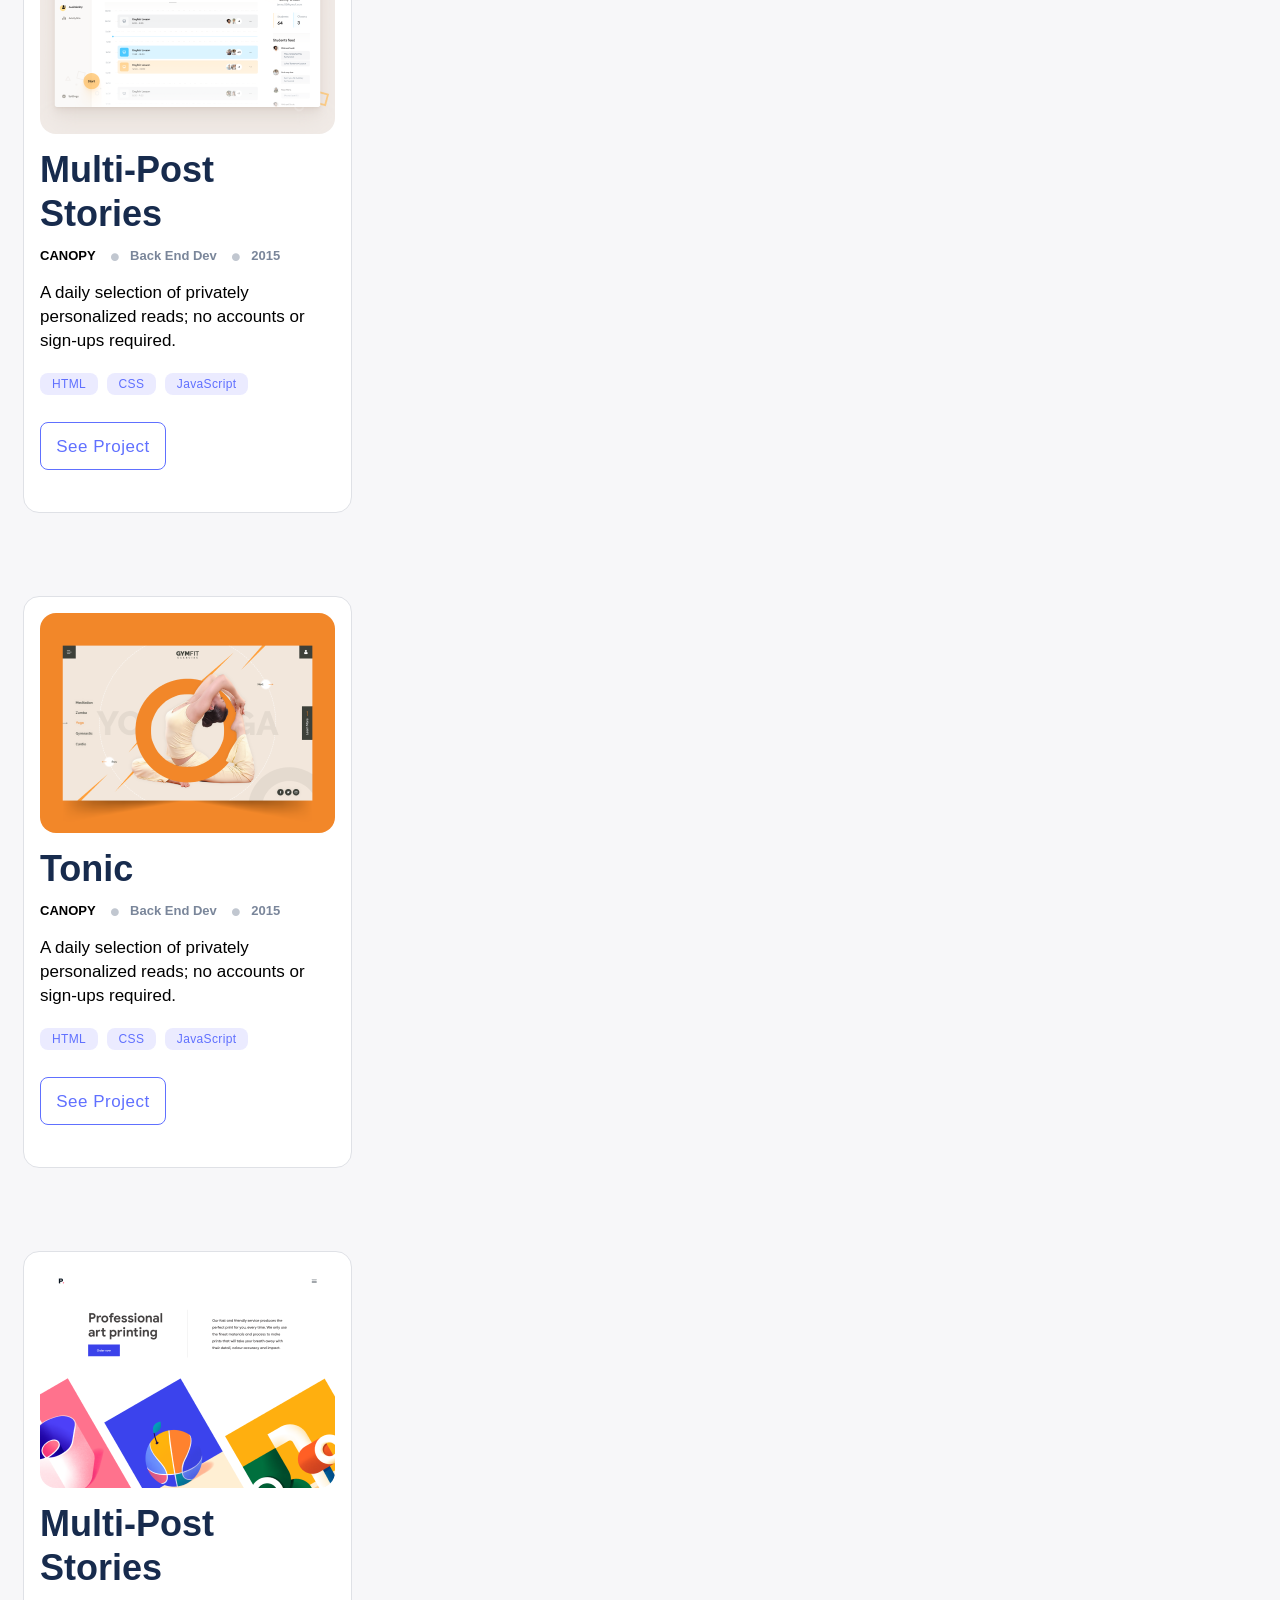
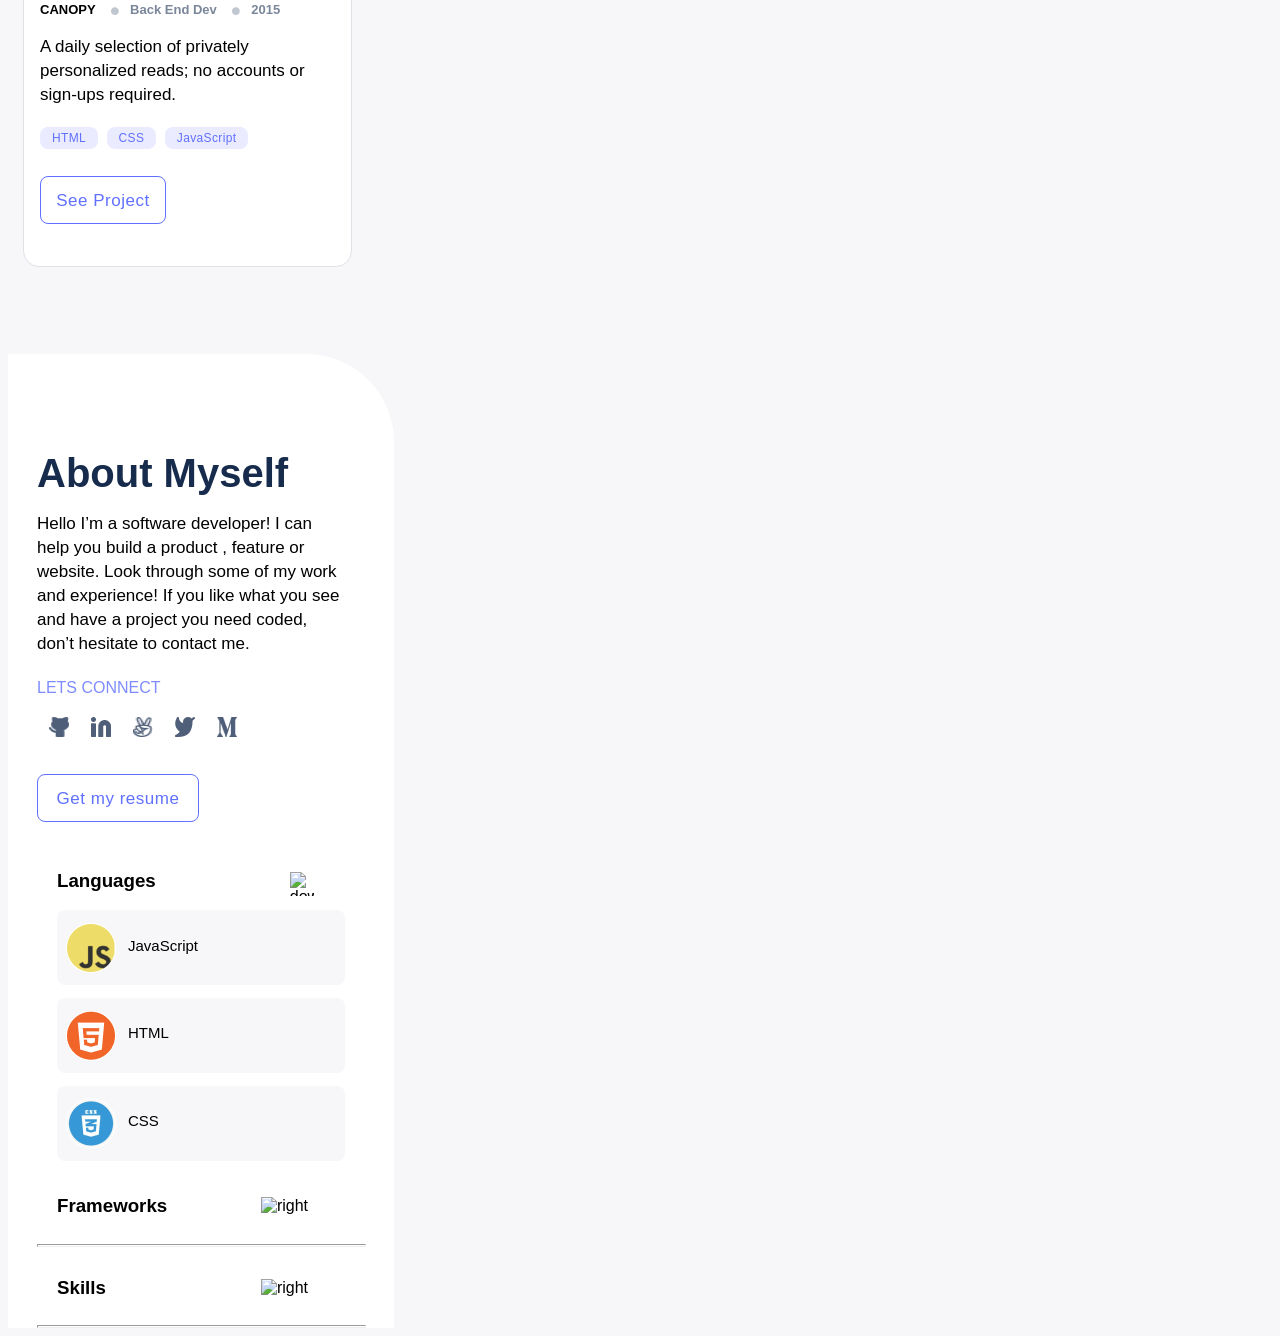
==== commit 6f96b8a6: "Merge pull request #4 from AazhmeerChhapra/aboutMe About me" ====
--- a/index.html
+++ b/index.html
@@ -252,53 +252,9 @@
           <img class = "union" src="./assets/images/union.png" alt="right" />
       </div>
       <hr>
-          <div class="contact_section">
-            <div class="contact-form">
-              <h1 class="form_title">Contact Me</h1>
-              <p class="form_description">
-                If you have an application you are interested in developing, a
-                feature that you need built or a project that needs coding. I’d love
-                to help with it!
-              </p>
-              <form   action="https://formspree.io/f/mrgnaqey"
-              method="POST">
-                <div class="form_group">
-                  <input
-                    type="text"
-                    id="name"
-                    value="Lorem Ipsum"
-                    name="name"
-                    placeholder="Enter your name"
-                    required
-                  />
-                </div>
-                <div class="form_group">
-                  <input
-                    type="email"
-                    id="email"
-                    value="loremipsum@gmail.com"
-                    name="email"
-                    placeholder="Enter your email"
-                    required
-                    
-                  />
-                </div>
-                <div class="form_group">
-                  <textarea
-                    rows="8"
-                    id="message"
-                    name="message"
-                    placeholder="Write your message"
-                    required
-                  ></textarea>
-                </div>
-                <div class = "form-submit">
-                  <input type="submit" value="Get in touch" />
-                </div>
-              </form>
-            </div>
-          </div>
-        </section>
+      </section>
+      <section>
+        
     </main>
 
 
--- a/style.css
+++ b/style.css
@@ -1,7 +1,5 @@
-@import url('https://fonts.googleapis.com/css2?family=Poppins:wght@400;700&display=swap');
-
 * {
-  font-family: "Poppins", sans-serif;
+  font-family: Poppins, sans-serif;
 }
 
 h1 {
@@ -48,7 +46,7 @@
 }
 
 .headings {
-  background: #fff url("./assets/images/header.png") no-repeat;
+  background-image: url("./assets/images/header.png");
   width: 375px;
   height: 610px;
   background-repeat: no-repeat;
@@ -61,14 +59,14 @@
 }
 
 .description p {
-  font-size: 16px;
+  font-size: 17px;
   font-weight: 400;
   line-height: 24px;
   letter-spacing: 0;
   text-align: left;
   margin-top: 0;
   padding: 3px 18px 0 29px;
-  width: 327px;
+  width: 297px;
 }
 
 a {
@@ -110,7 +108,7 @@
   display: grid;
   grid-template-rows: repeat(4, auto);
   grid-row-gap: 83px;
-  width: 347px;
+  width: 375px;
   height: fit-content;
   position: relative;
   top: 60px;
@@ -174,7 +172,6 @@
 .social-icons li img {
   width: 19.96px; /* Adjust the size of the icons */
   height: 19.96px;
-  margin-right: 8px;
 }
 
 .row {
@@ -270,14 +267,14 @@
 }
 
 .aboutMy {
-  width: 373px;
+  width: 386px;
   height: fit-content;
   background: #fff;
   border-radius: 0 88px 0 0;
 }
 
 .get {
-  width: 170px;
+  width: 162px;
   height: 48px;
   top: 30px;
   position: relative;
@@ -366,93 +363,3 @@
   width: 327px;
   height: 1px;
 }
-
-.contact_section {
-  background-color: white;
-  margin-top: 116px;
-}
-
-.contact-form {
-  background: #6070ff url(/assets/images/contact.png) no-repeat;
-  background-size: 62%;
-  background-position: right;
-  background-position-y: 10px;
-  text-align: center;
-  color: white;
-  padding: 15px;
-  border-radius: 79px 0 0 0;
-  height: 750px;
-  -webkit-border-radius: 79px 0 0 0;
-  -moz-border-radius: 79px 0 0 0;
-  -ms-border-radius: 79px 0 0 0;
-  -o-border-radius: 79px 0 0 0;
-  width: 337px;
-}
-
-.form_title {
-  font-size: 32px;
-  color: white;
-  margin-top: 10px;
-  font-family: Poppins, sans-serif;
-  padding: 70px 10px 10px 61px;
-}
-
-.form_description {
-  font-size: 20px;
-  line-height: 28px;
-  width: 327px;
-  padding-left: 12px;
-  padding-bottom: 40px;
-  font-weight: 400;
-  height: 137px;
-}
-
-.form_group input {
-  padding: 10px 15px;
-  border-radius: 8px;
-  border: none;
-  width: 298px;
-  margin-left: 10px;
-  margin-bottom: 10px;
-  -webkit-border-radius: 8px;
-  -moz-border-radius: 8px;
-  -ms-border-radius: 8px;
-  -o-border-radius: 8px;
-}
-
-.form_group textarea {
-  padding: 15px;
-  border-radius: 8px;
-  border: none;
-  width: 298px;
-  margin-left: 10px;
-  margin-bottom: 10px;
-  -webkit-border-radius: 8px;
-  -moz-border-radius: 8px;
-  -ms-border-radius: 8px;
-  -o-border-radius: 8px;
-}
-
-.form-submit {
-  text-align: left;
-  align-items: center;
-}
-
-.form-submit input {
-  background-color: white;
-  font-size: 17px;
-  font-weight: 500;
-  margin-left: 15px;
-  line-height: 24px;
-  padding: 9px 16px 9px 16px;
-  letter-spacing: 0.03em;
-  text-align: center;
-  color: #6070ff;
-  width: 142px;
-  height: 48px;
-  border-radius: 8px;
-  -webkit-border-radius: 8px;
-  -moz-border-radius: 8px;
-  -ms-border-radius: 8px;
-  -o-border-radius: 8px;
-}
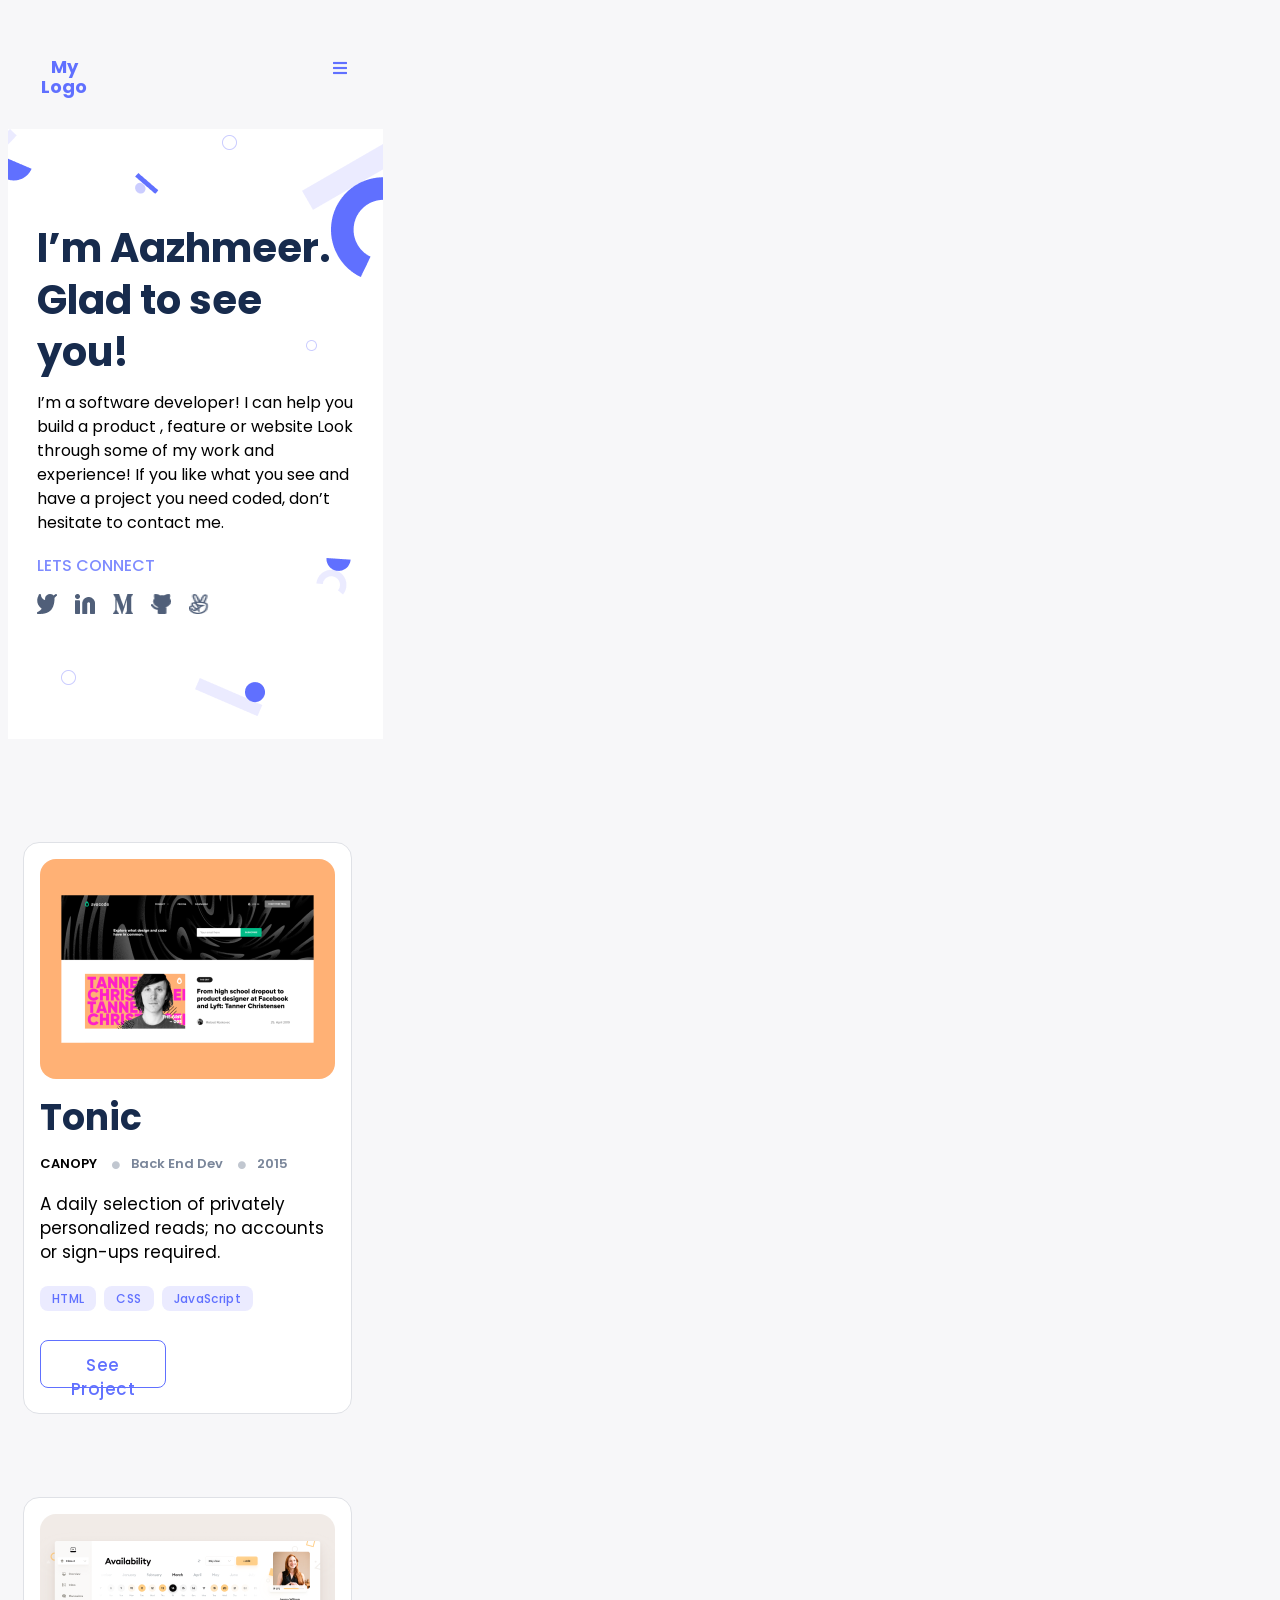
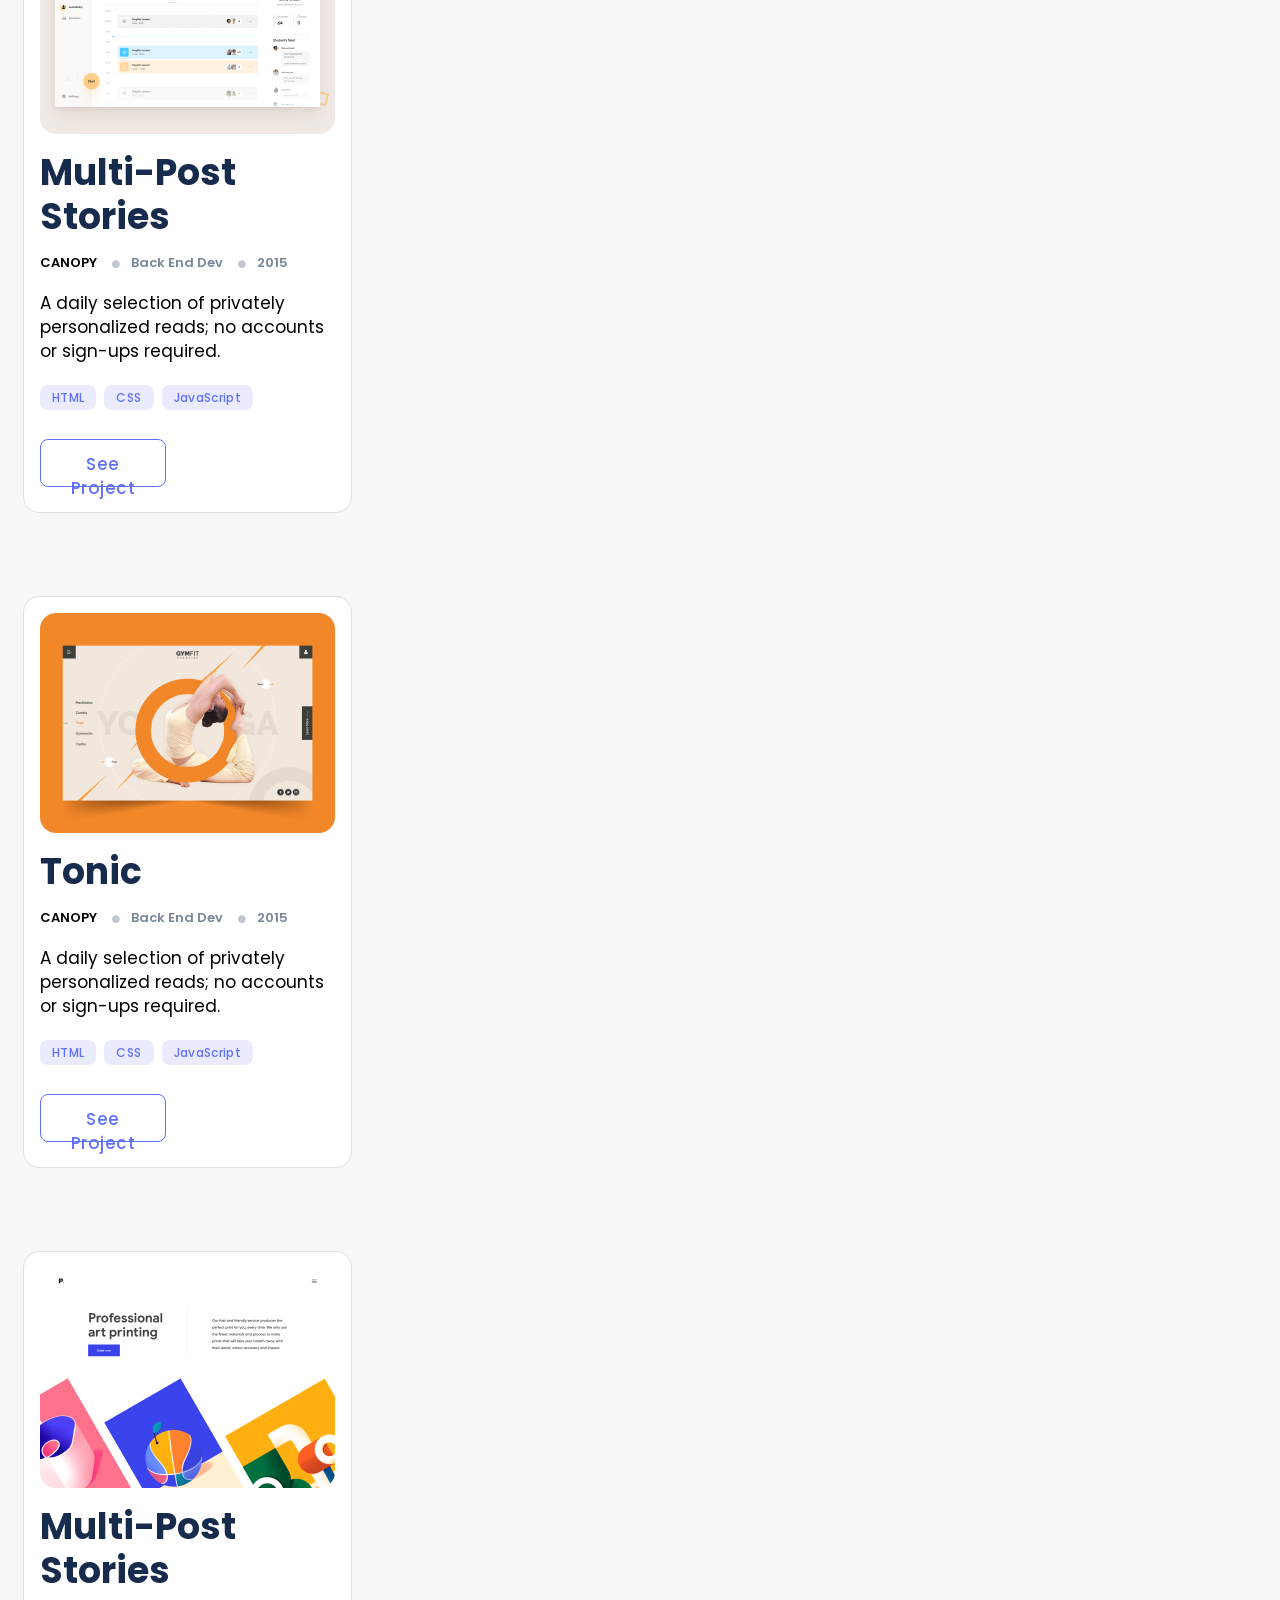
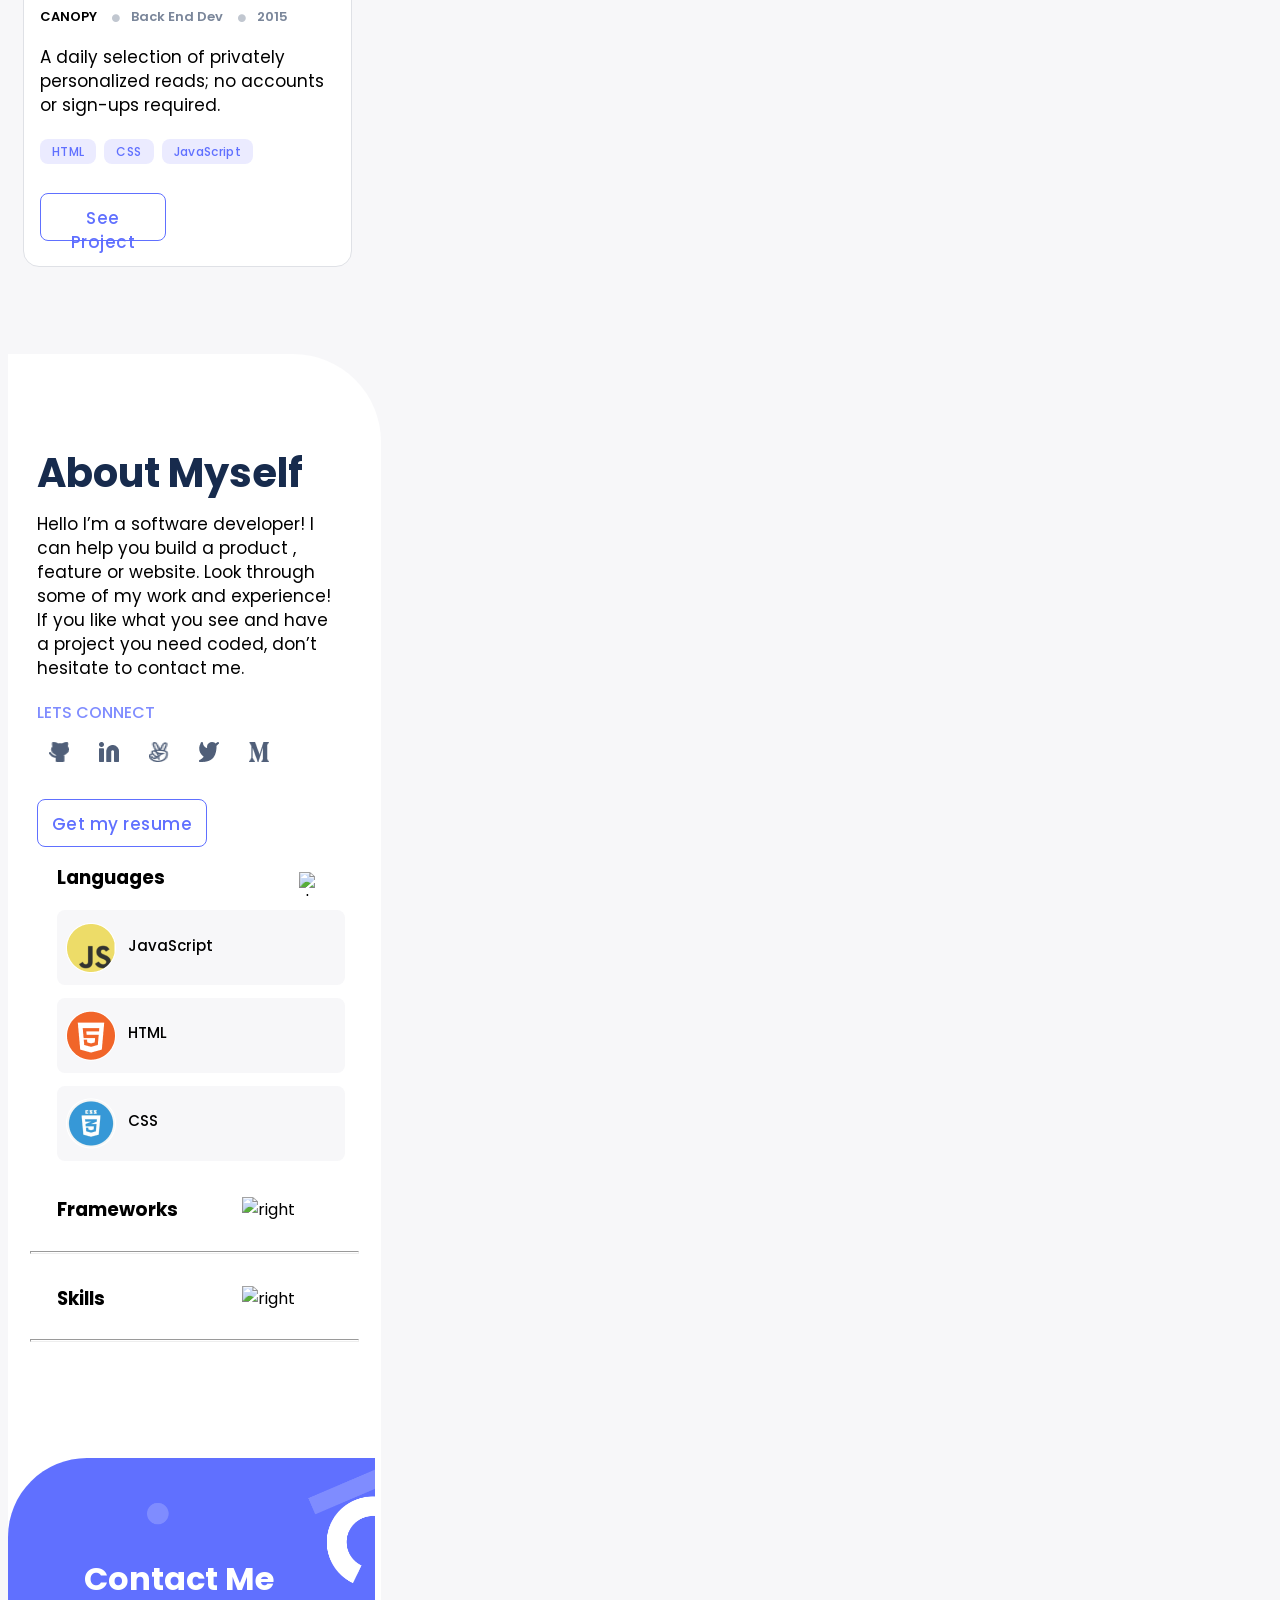
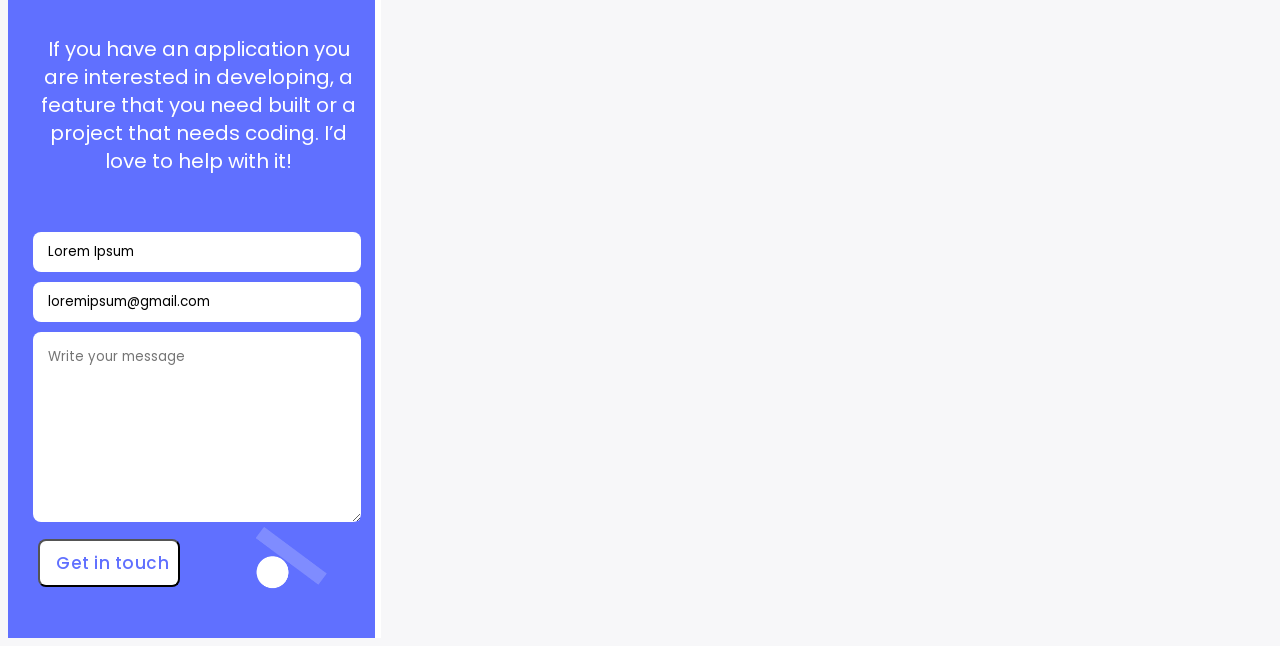
==== commit 71ec5389: "Merge pull request #5 from AazhmeerChhapra/contactform contactForm Done" ====
--- a/index.html
+++ b/index.html
@@ -252,9 +252,53 @@
           <img class = "union" src="./assets/images/union.png" alt="right" />
       </div>
       <hr>
-      </section>
-      <section>
-        
+          <div class="contact_section">
+            <div class="contact-form">
+              <h1 class="form_title">Contact Me</h1>
+              <p class="form_description">
+                If you have an application you are interested in developing, a
+                feature that you need built or a project that needs coding. I’d love
+                to help with it!
+              </p>
+              <form   action="https://formspree.io/f/mrgnaqey"
+              method="POST">
+                <div class="form_group">
+                  <input
+                    type="text"
+                    id="name"
+                    value="Lorem Ipsum"
+                    name="name"
+                    placeholder="Enter your name"
+                    required
+                  />
+                </div>
+                <div class="form_group">
+                  <input
+                    type="email"
+                    id="email"
+                    value="loremipsum@gmail.com"
+                    name="email"
+                    placeholder="Enter your email"
+                    required
+                    
+                  />
+                </div>
+                <div class="form_group">
+                  <textarea
+                    rows="8"
+                    id="message"
+                    name="message"
+                    placeholder="Write your message"
+                    required
+                  ></textarea>
+                </div>
+                <div class = "form-submit">
+                  <input type="submit" value="Get in touch" />
+                </div>
+              </form>
+            </div>
+          </div>
+        </section>
     </main>
 
 
--- a/style.css
+++ b/style.css
@@ -1,5 +1,7 @@
+@import url('https://fonts.googleapis.com/css2?family=Poppins:wght@400;700&display=swap');
+
 * {
-  font-family: Poppins, sans-serif;
+  font-family: "Poppins", sans-serif;
 }
 
 h1 {
@@ -46,7 +48,7 @@
 }
 
 .headings {
-  background-image: url("./assets/images/header.png");
+  background: #fff url("./assets/images/header.png") no-repeat;
   width: 375px;
   height: 610px;
   background-repeat: no-repeat;
@@ -59,14 +61,14 @@
 }
 
 .description p {
-  font-size: 17px;
+  font-size: 16px;
   font-weight: 400;
   line-height: 24px;
   letter-spacing: 0;
   text-align: left;
   margin-top: 0;
   padding: 3px 18px 0 29px;
-  width: 297px;
+  width: 327px;
 }
 
 a {
@@ -108,7 +110,7 @@
   display: grid;
   grid-template-rows: repeat(4, auto);
   grid-row-gap: 83px;
-  width: 375px;
+  width: 347px;
   height: fit-content;
   position: relative;
   top: 60px;
@@ -172,6 +174,7 @@
 .social-icons li img {
   width: 19.96px; /* Adjust the size of the icons */
   height: 19.96px;
+  margin-right: 8px;
 }
 
 .row {
@@ -267,14 +270,14 @@
 }
 
 .aboutMy {
-  width: 386px;
+  width: 373px;
   height: fit-content;
   background: #fff;
   border-radius: 0 88px 0 0;
 }
 
 .get {
-  width: 162px;
+  width: 170px;
   height: 48px;
   top: 30px;
   position: relative;
@@ -363,3 +366,93 @@
   width: 327px;
   height: 1px;
 }
+
+.contact_section {
+  background-color: white;
+  margin-top: 116px;
+}
+
+.contact-form {
+  background: #6070ff url(/assets/images/contact.png) no-repeat;
+  background-size: 62%;
+  background-position: right;
+  background-position-y: 10px;
+  text-align: center;
+  color: white;
+  padding: 15px;
+  border-radius: 79px 0 0 0;
+  height: 750px;
+  -webkit-border-radius: 79px 0 0 0;
+  -moz-border-radius: 79px 0 0 0;
+  -ms-border-radius: 79px 0 0 0;
+  -o-border-radius: 79px 0 0 0;
+  width: 337px;
+}
+
+.form_title {
+  font-size: 32px;
+  color: white;
+  margin-top: 10px;
+  font-family: Poppins, sans-serif;
+  padding: 70px 10px 10px 61px;
+}
+
+.form_description {
+  font-size: 20px;
+  line-height: 28px;
+  width: 327px;
+  padding-left: 12px;
+  padding-bottom: 40px;
+  font-weight: 400;
+  height: 137px;
+}
+
+.form_group input {
+  padding: 10px 15px;
+  border-radius: 8px;
+  border: none;
+  width: 298px;
+  margin-left: 10px;
+  margin-bottom: 10px;
+  -webkit-border-radius: 8px;
+  -moz-border-radius: 8px;
+  -ms-border-radius: 8px;
+  -o-border-radius: 8px;
+}
+
+.form_group textarea {
+  padding: 15px;
+  border-radius: 8px;
+  border: none;
+  width: 298px;
+  margin-left: 10px;
+  margin-bottom: 10px;
+  -webkit-border-radius: 8px;
+  -moz-border-radius: 8px;
+  -ms-border-radius: 8px;
+  -o-border-radius: 8px;
+}
+
+.form-submit {
+  text-align: left;
+  align-items: center;
+}
+
+.form-submit input {
+  background-color: white;
+  font-size: 17px;
+  font-weight: 500;
+  margin-left: 15px;
+  line-height: 24px;
+  padding: 9px 16px 9px 16px;
+  letter-spacing: 0.03em;
+  text-align: center;
+  color: #6070ff;
+  width: 142px;
+  height: 48px;
+  border-radius: 8px;
+  -webkit-border-radius: 8px;
+  -moz-border-radius: 8px;
+  -ms-border-radius: 8px;
+  -o-border-radius: 8px;
+}
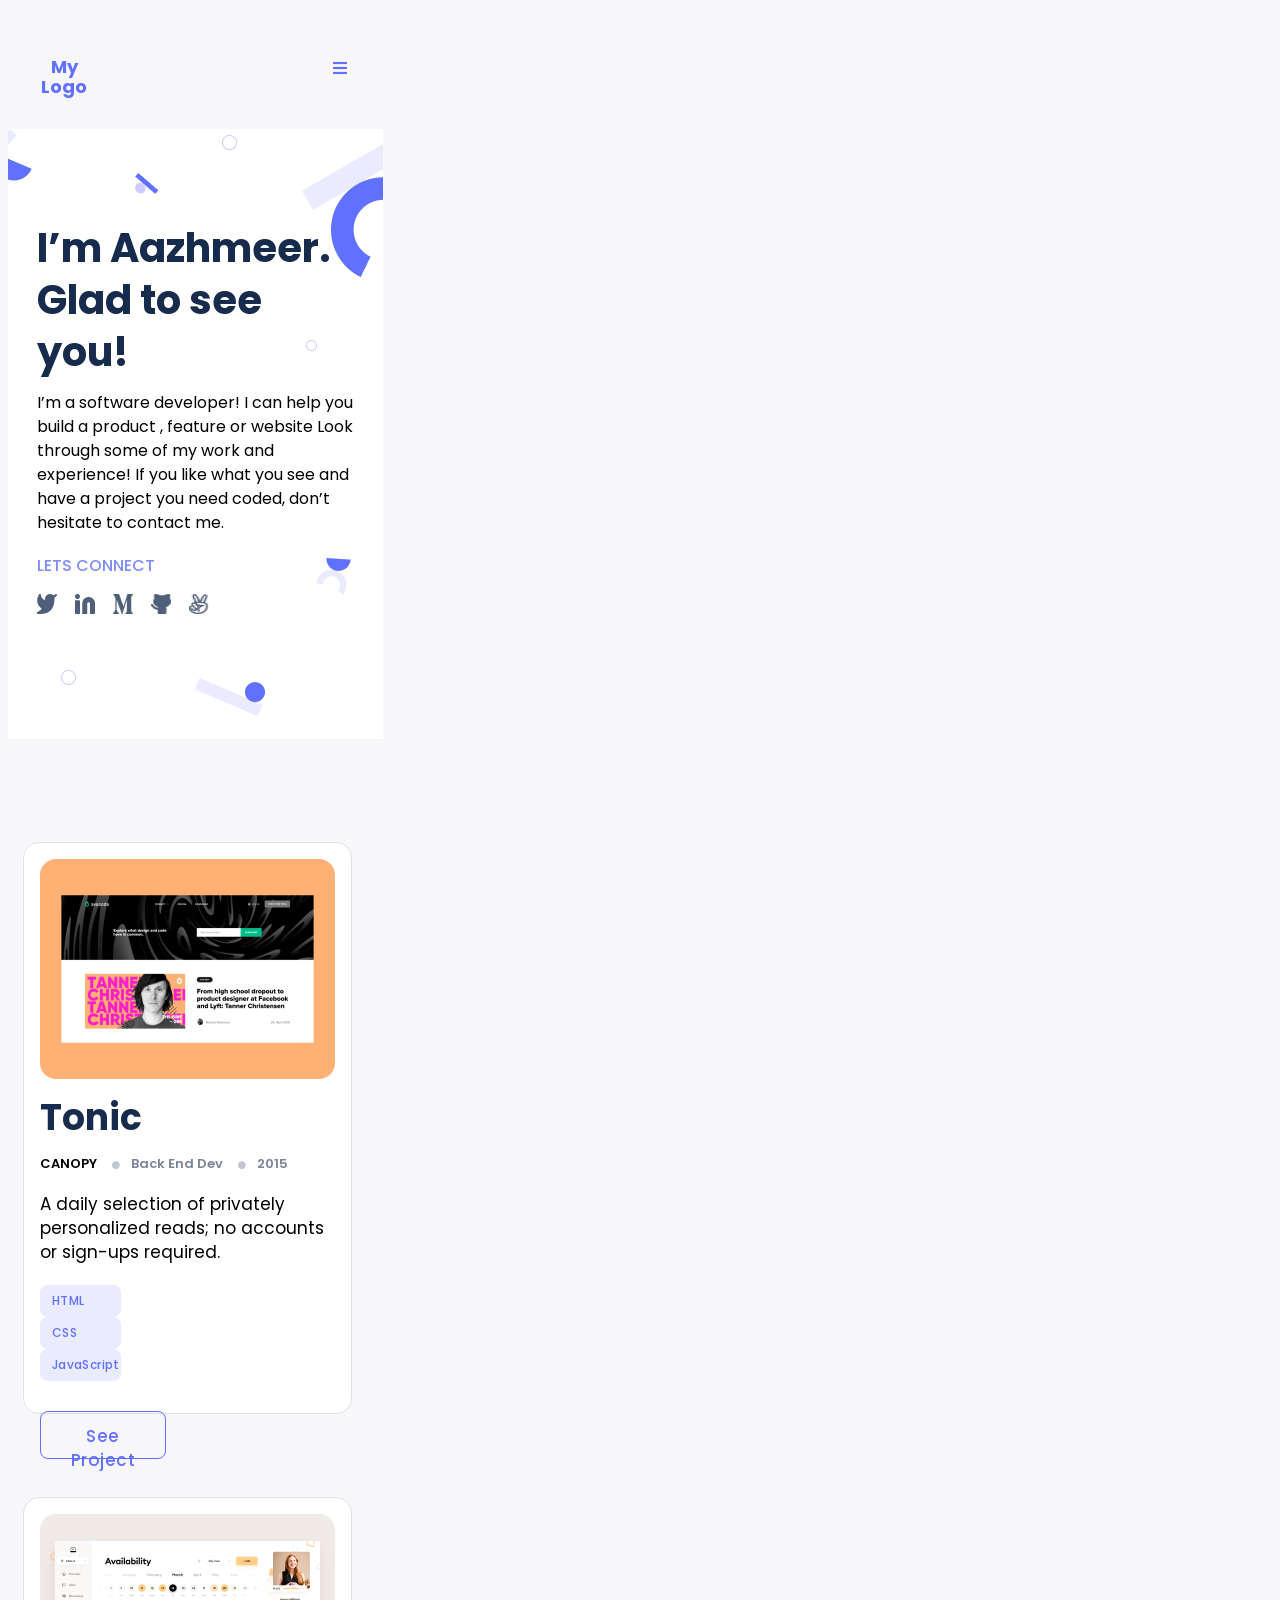
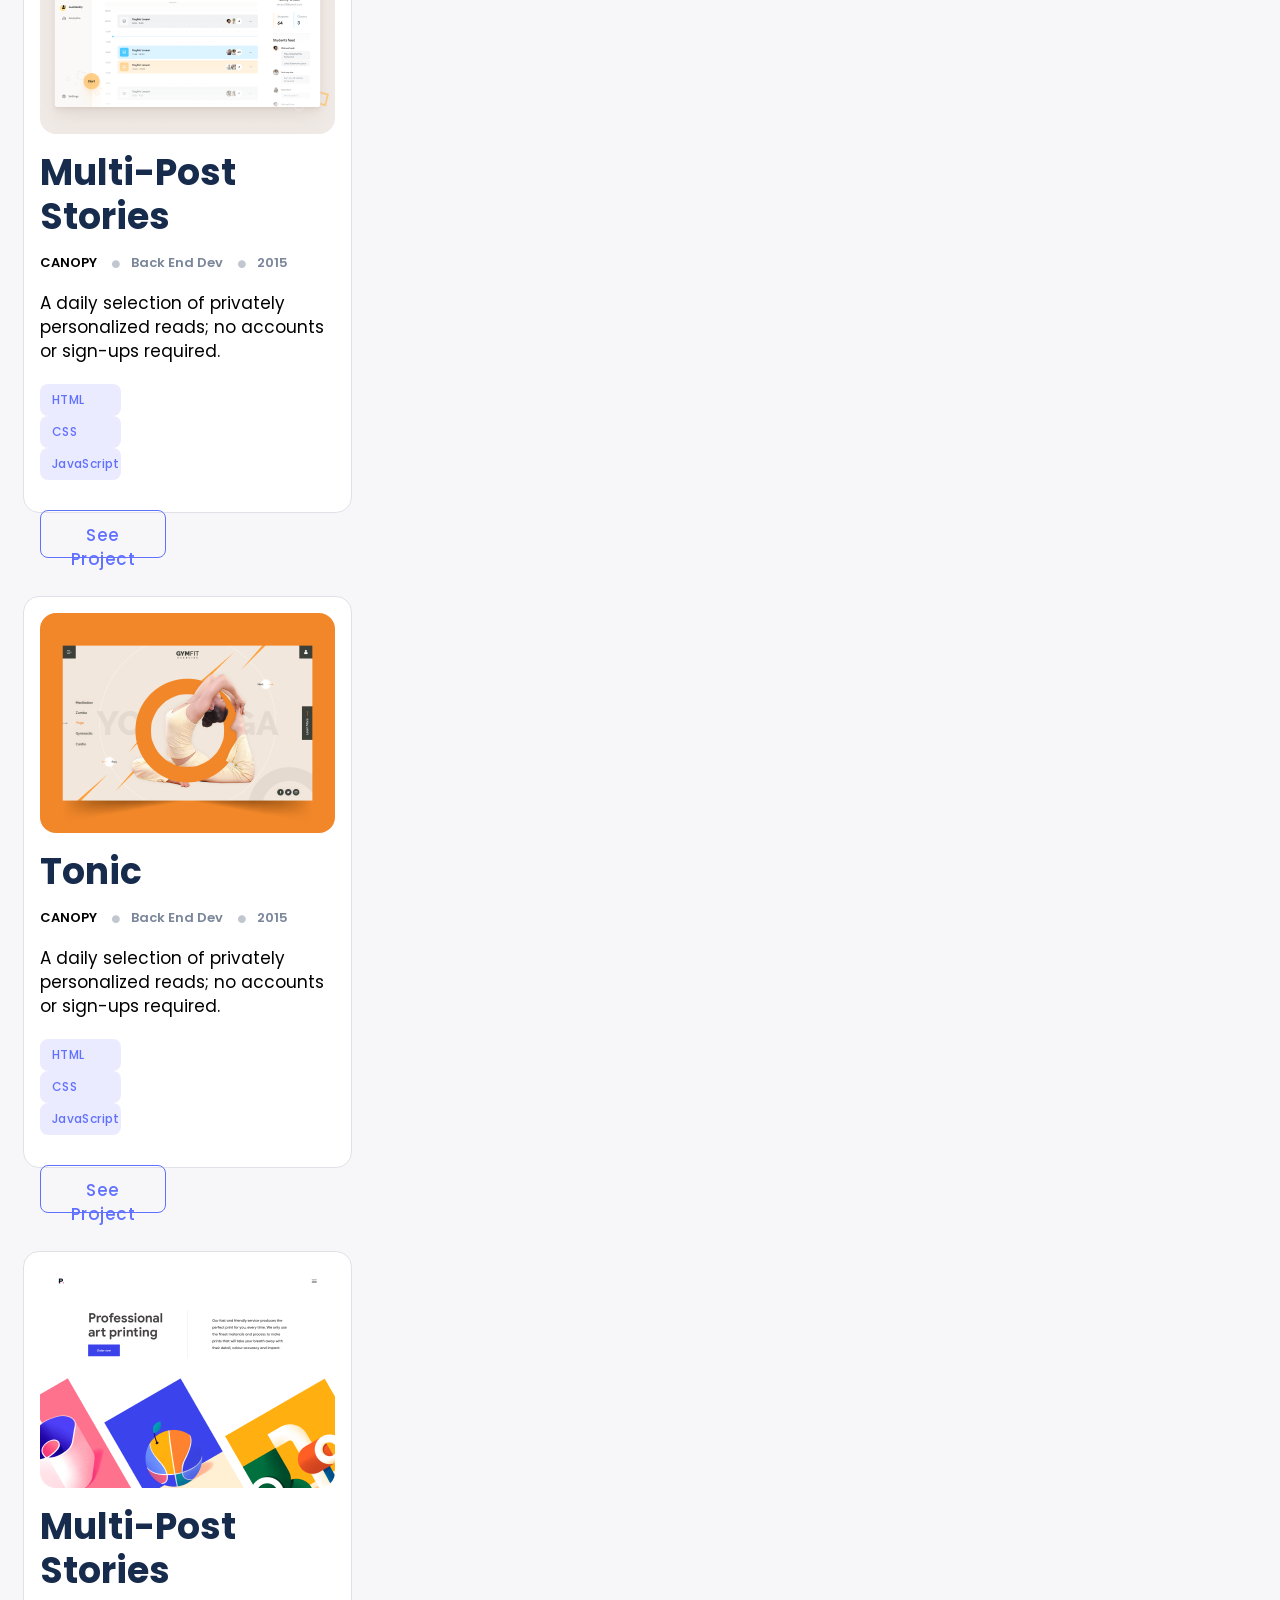
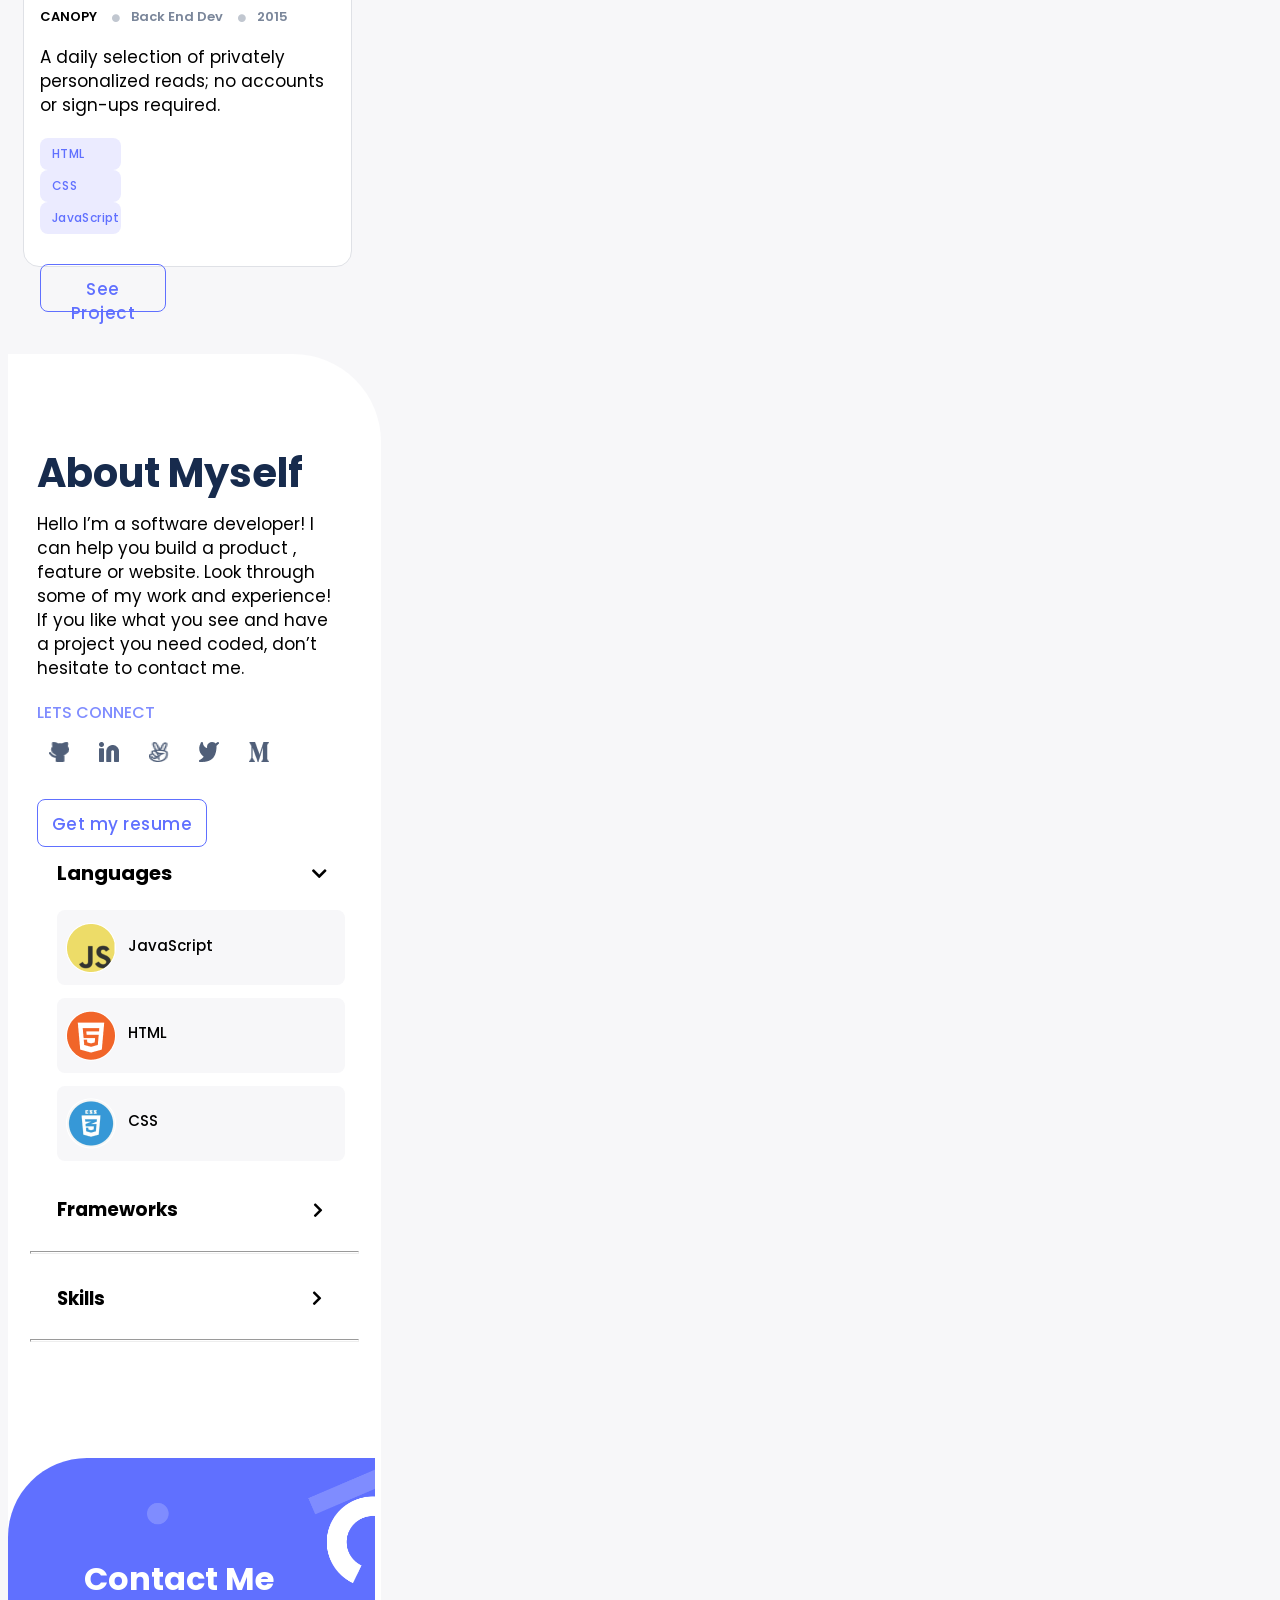
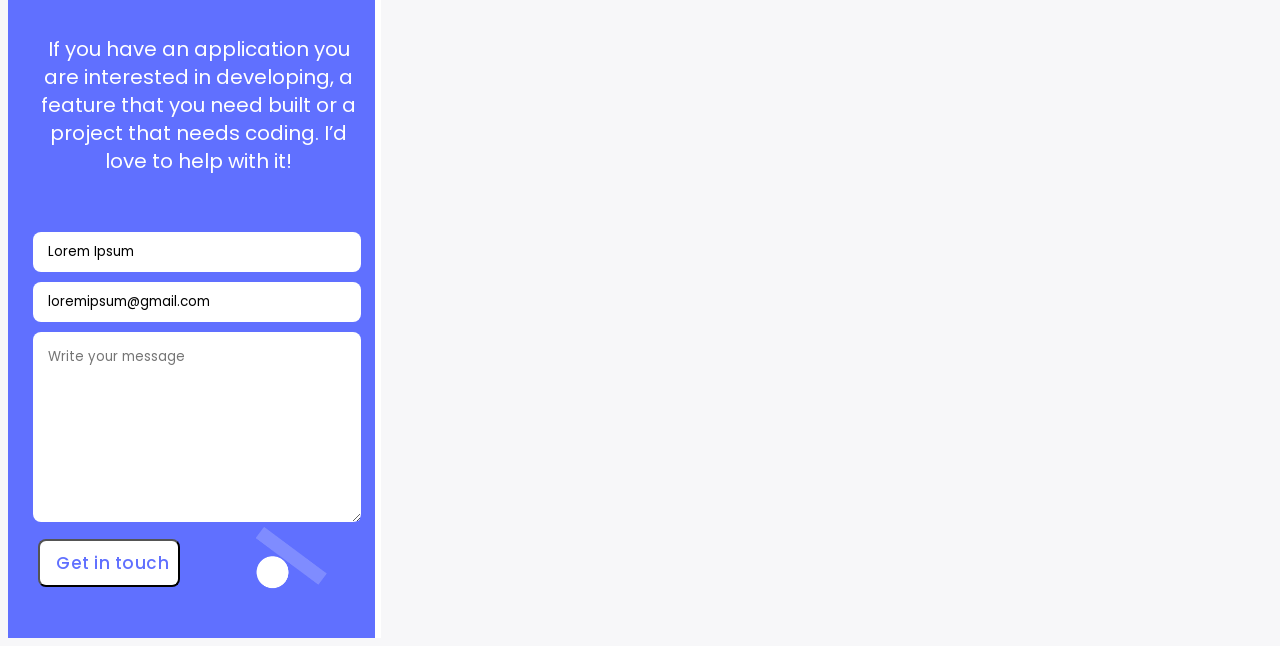
==== commit 66fbeeda: "Mobile first done" ====
--- a/index.html
+++ b/index.html
@@ -227,7 +227,7 @@
           <div class = "knowledge">
             <div class = "Languages">
                 <h3>Languages</h3>
-                <img src="./assets/images/icon.png" alt="down" />
+                <i class="fa fa-chevron-down"></i>
             </div>
             <div class = "indLang">
                 <img src = "./assets/images/JS.png">
@@ -244,12 +244,12 @@
           </div>
           <div class = "framework">
             <h3>Frameworks</h3>
-            <img class = "union" src="./assets/images/union.png" alt="right" />
+            <i class="fa fa-chevron-right"></i>
         </div>
         <hr>
-        <div class = "framework">
+        <div class = "skills">
           <h3>Skills</h3>
-          <img class = "union" src="./assets/images/union.png" alt="right" />
+          <i class="fa fa-chevron-right"></i>
       </div>
       <hr>
           <div class="contact_section">
--- a/style.css
+++ b/style.css
@@ -323,9 +323,13 @@
 .Languages {
   display: flex;
   justify-content: start;
-  align-items: end;
+  align-items: baseline;
   width: 327px;
   height: 72px;
+  font-size: 17px;
+}
+.Languages i{
+  margin-left: 140px;
 }
 
 .Languages .union {
@@ -361,6 +365,19 @@
   align-items: center;
   padding: 3px 86px 0 49px;
 }
+.framework i{
+  margin-left: 135px;
+}
+.skills {
+  display: flex;
+  justify-content: start;
+  align-items: center;
+  padding: 3px 86px 0 49px;
+}
+.skills i{
+  margin-left:207px;
+}
+
 
 hr {
   width: 327px;
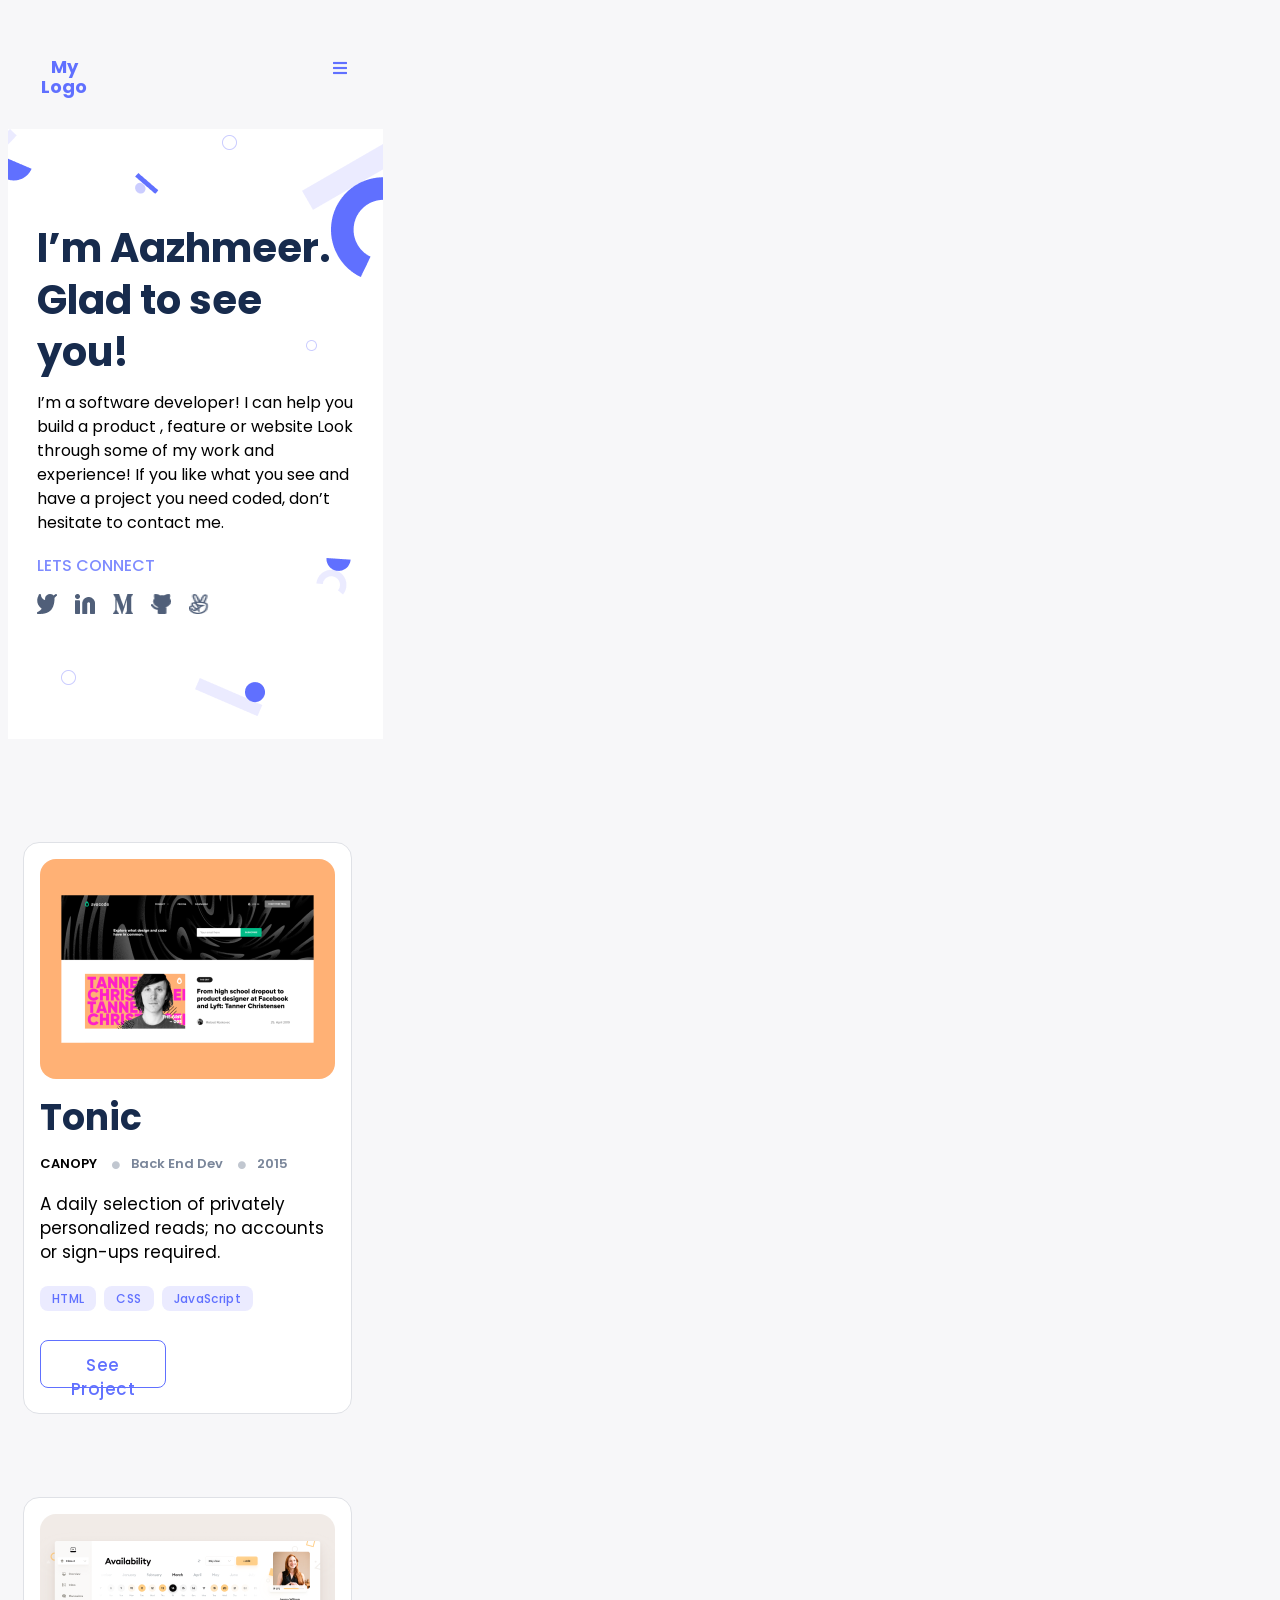
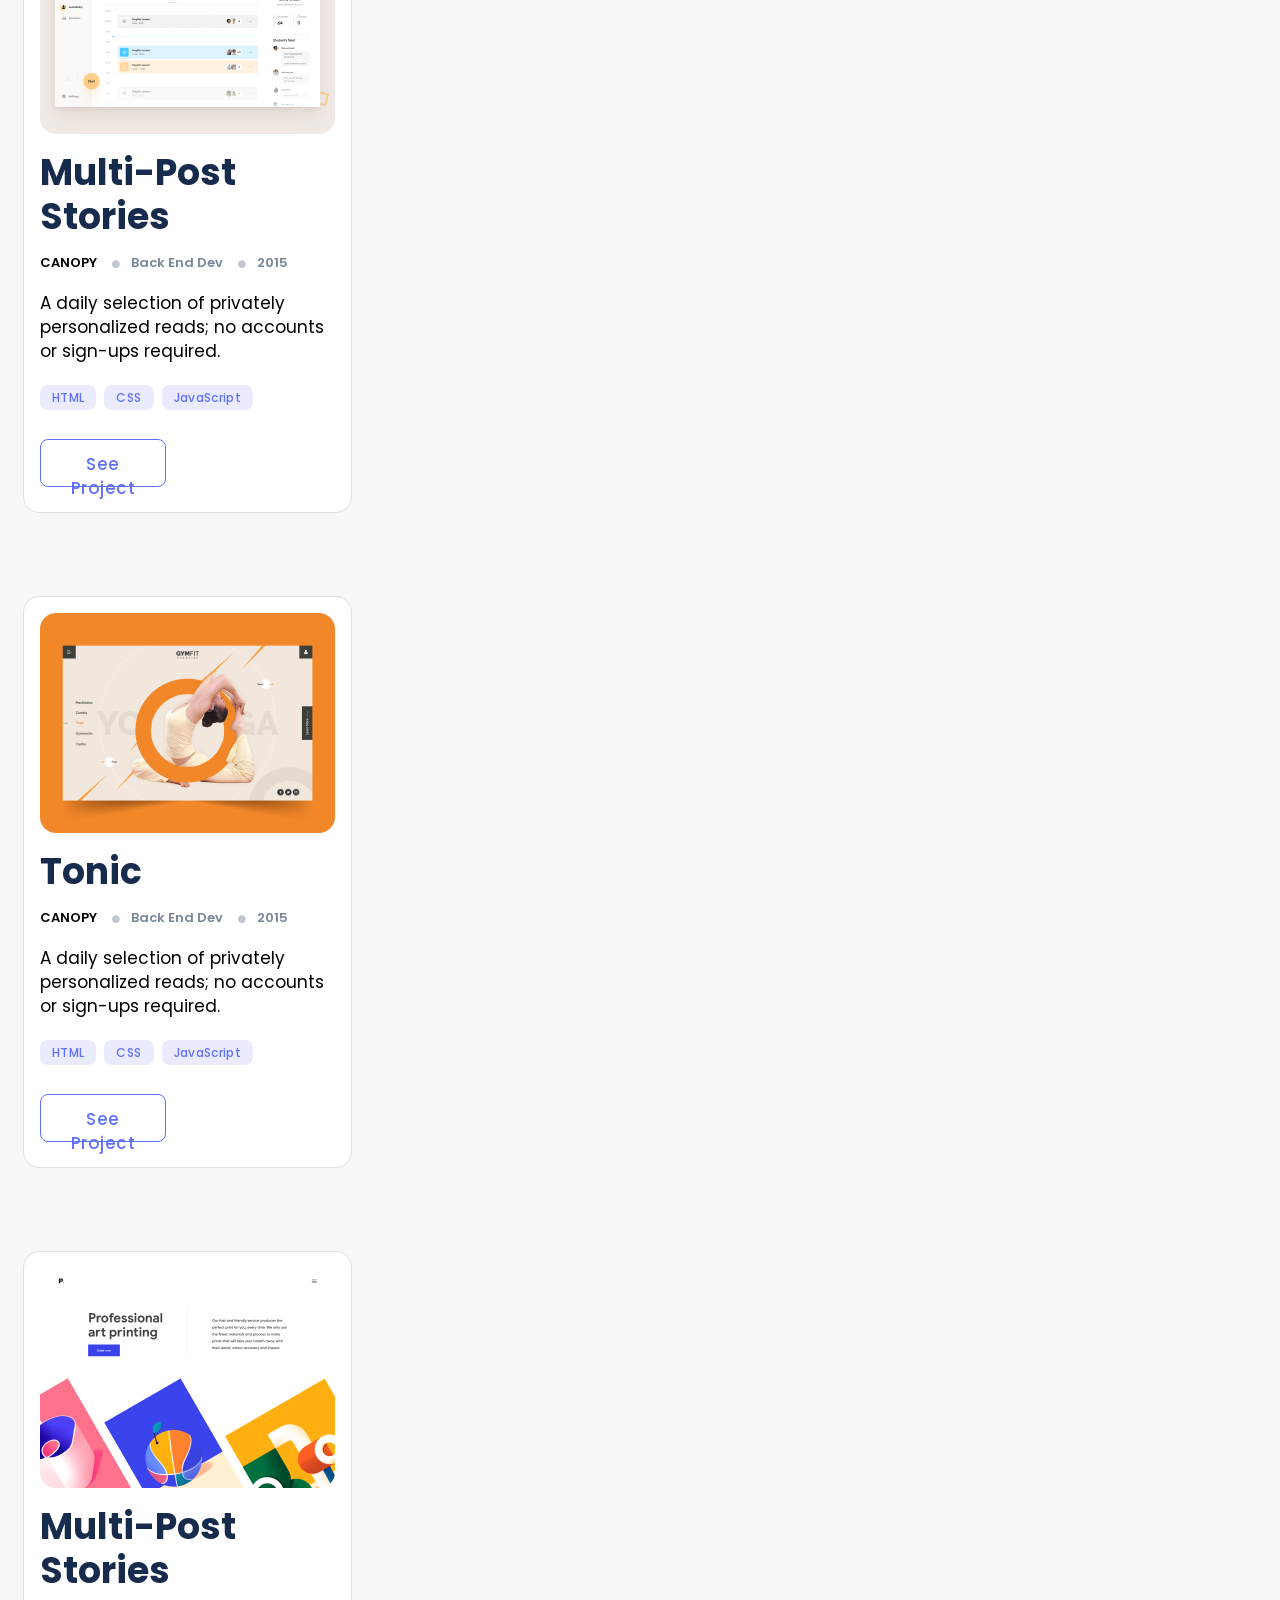
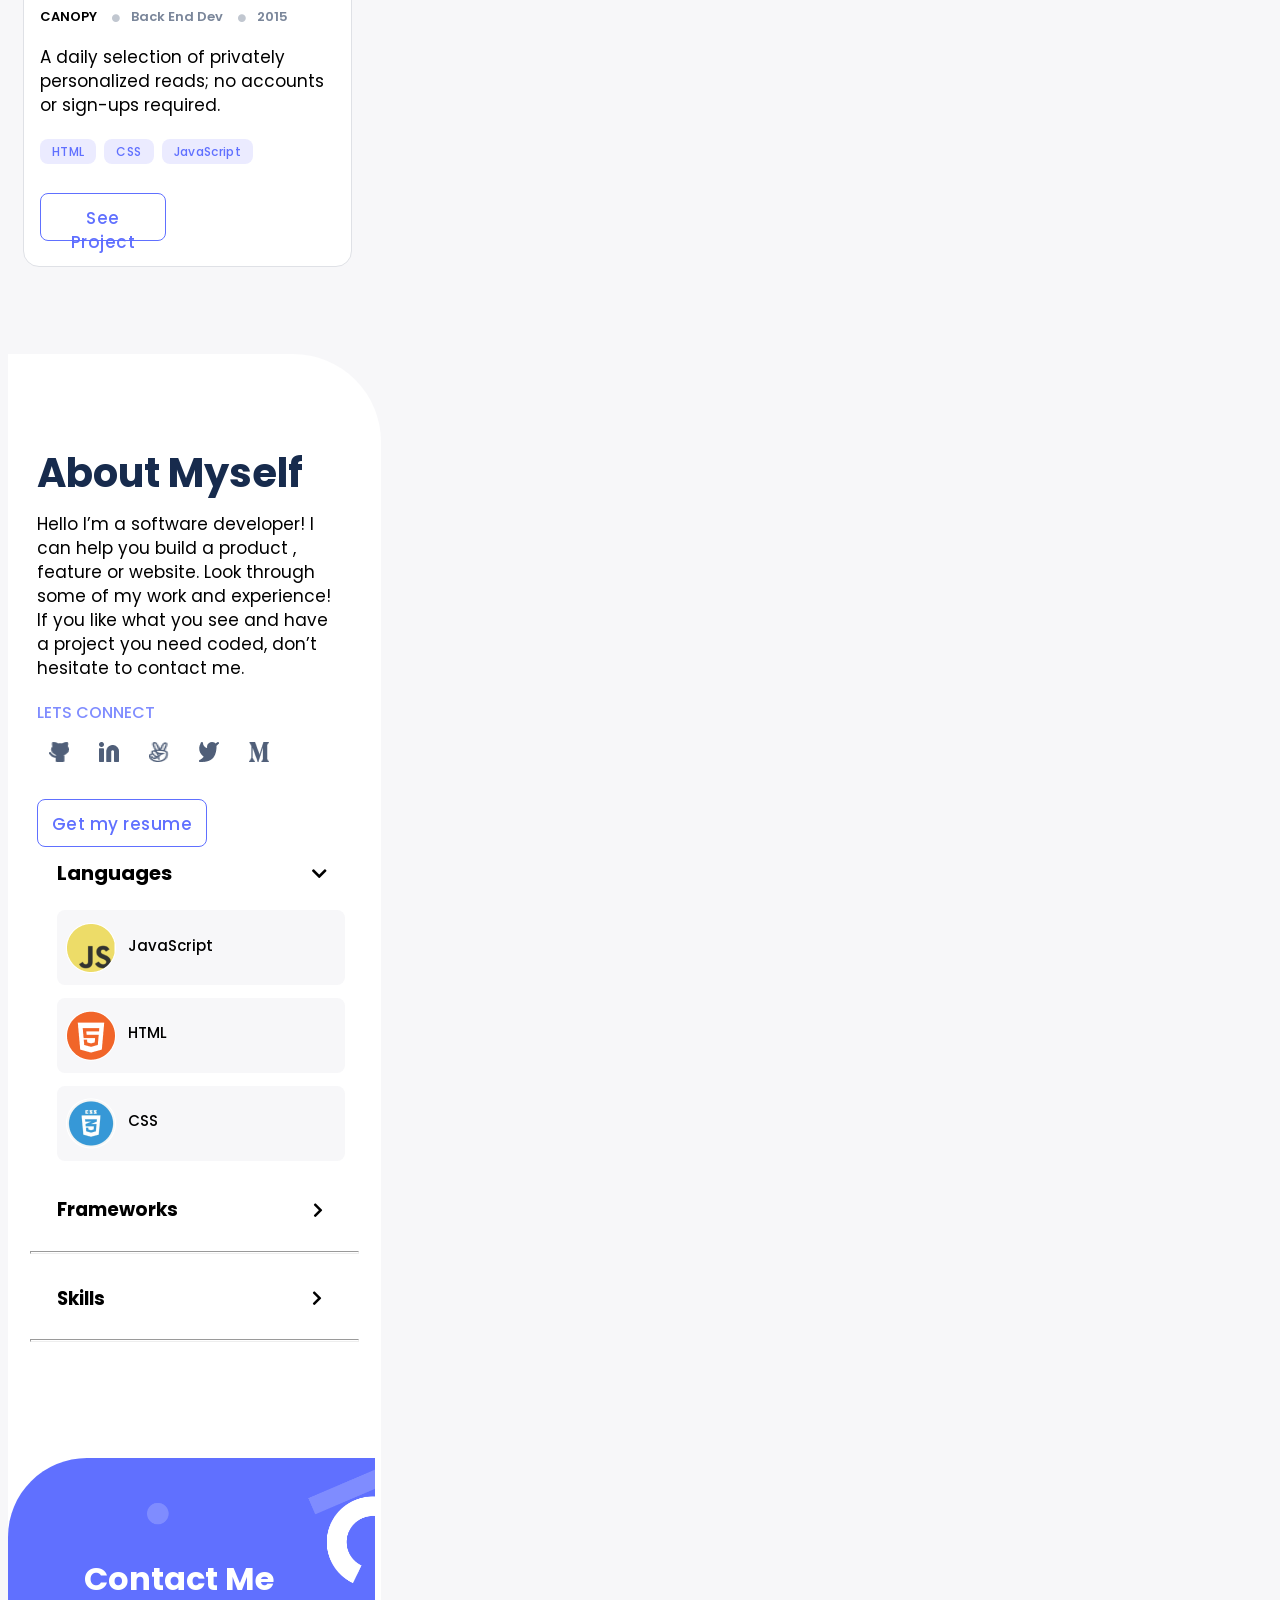
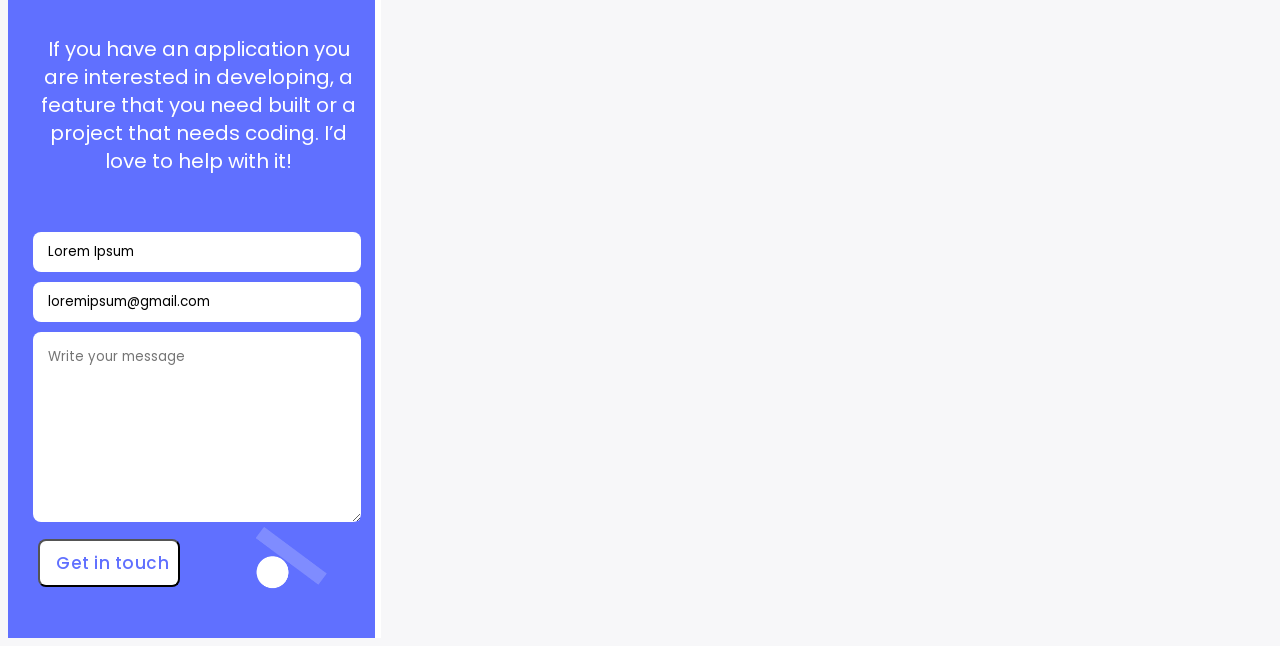
==== commit a59ef231: "class fixing" ====
--- a/index.html
+++ b/index.html
@@ -247,7 +247,7 @@
             <i class="fa fa-chevron-right"></i>
         </div>
         <hr>
-        <div class = "skills">
+        <div class = "skill">
           <h3>Skills</h3>
           <i class="fa fa-chevron-right"></i>
       </div>
--- a/style.css
+++ b/style.css
@@ -368,13 +368,13 @@
 .framework i{
   margin-left: 135px;
 }
-.skills {
+.skill {
   display: flex;
   justify-content: start;
   align-items: center;
   padding: 3px 86px 0 49px;
 }
-.skills i{
+.skill i{
   margin-left:207px;
 }
 
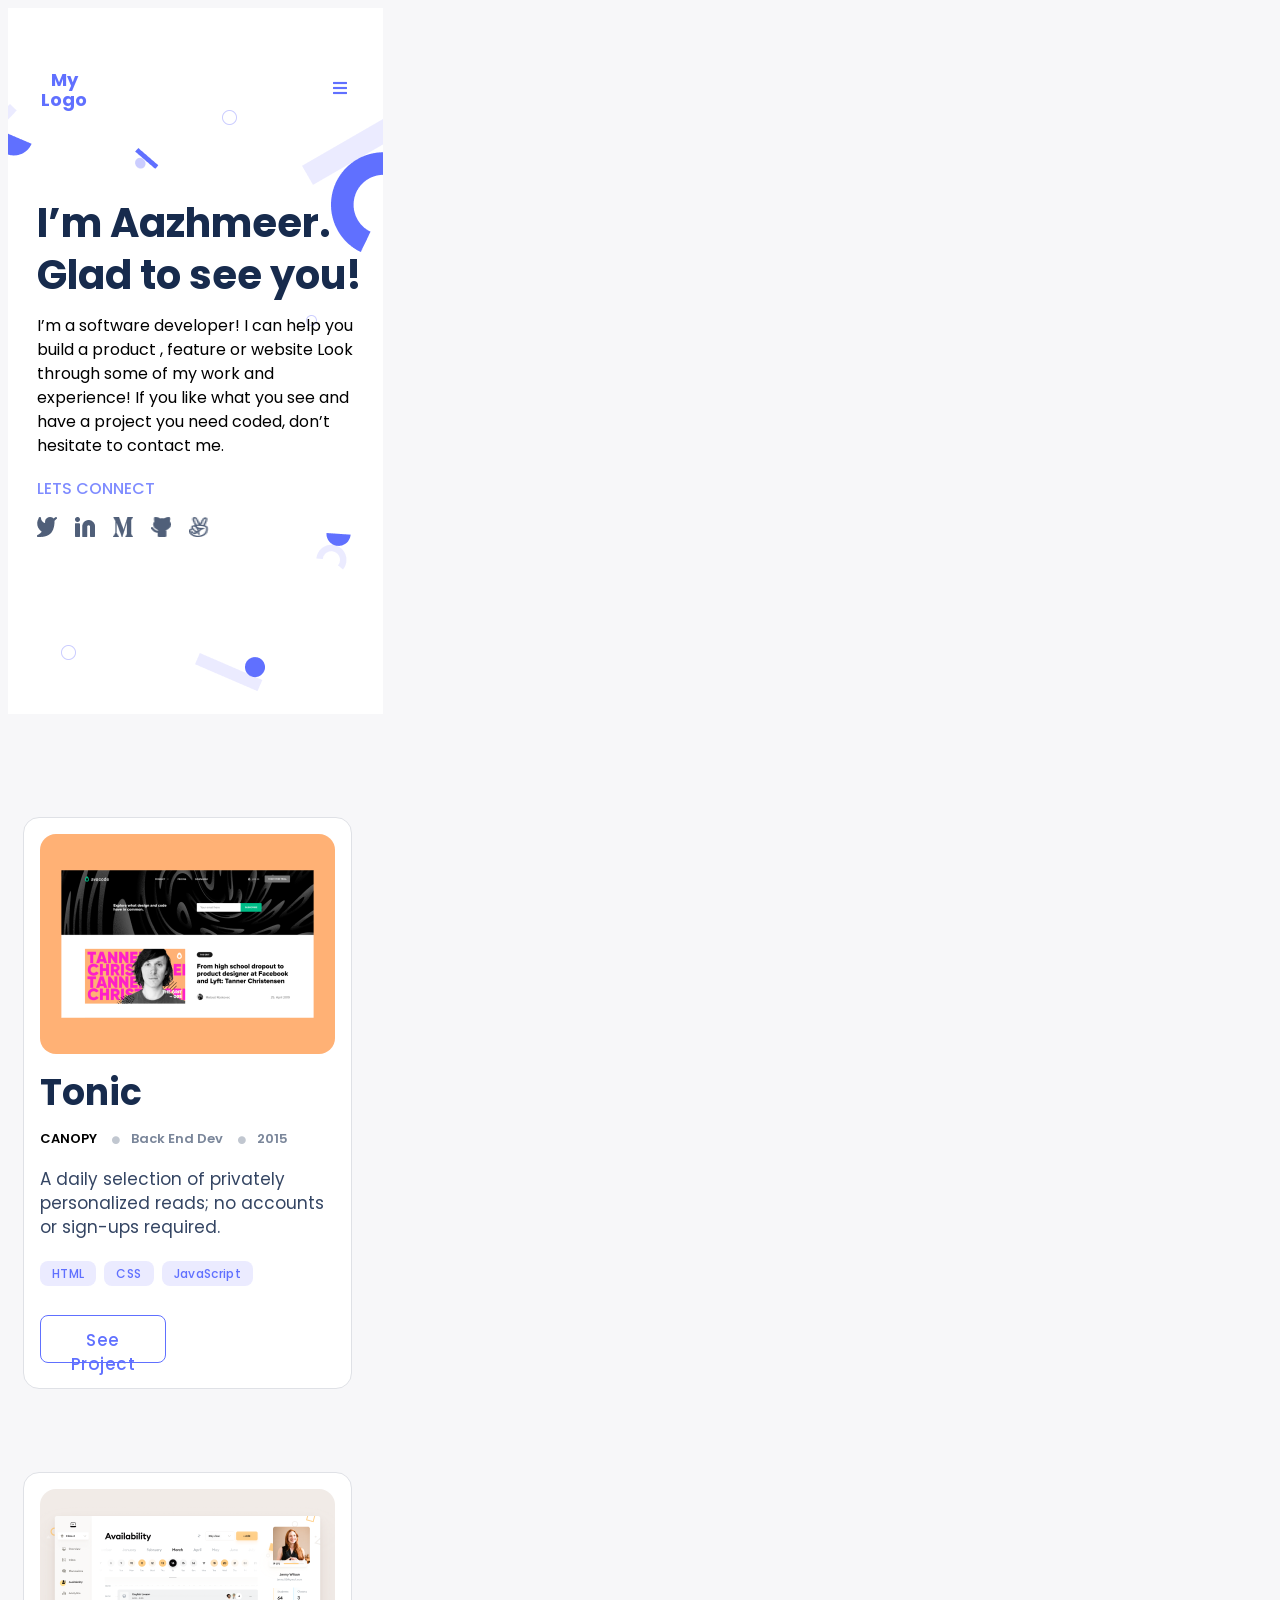
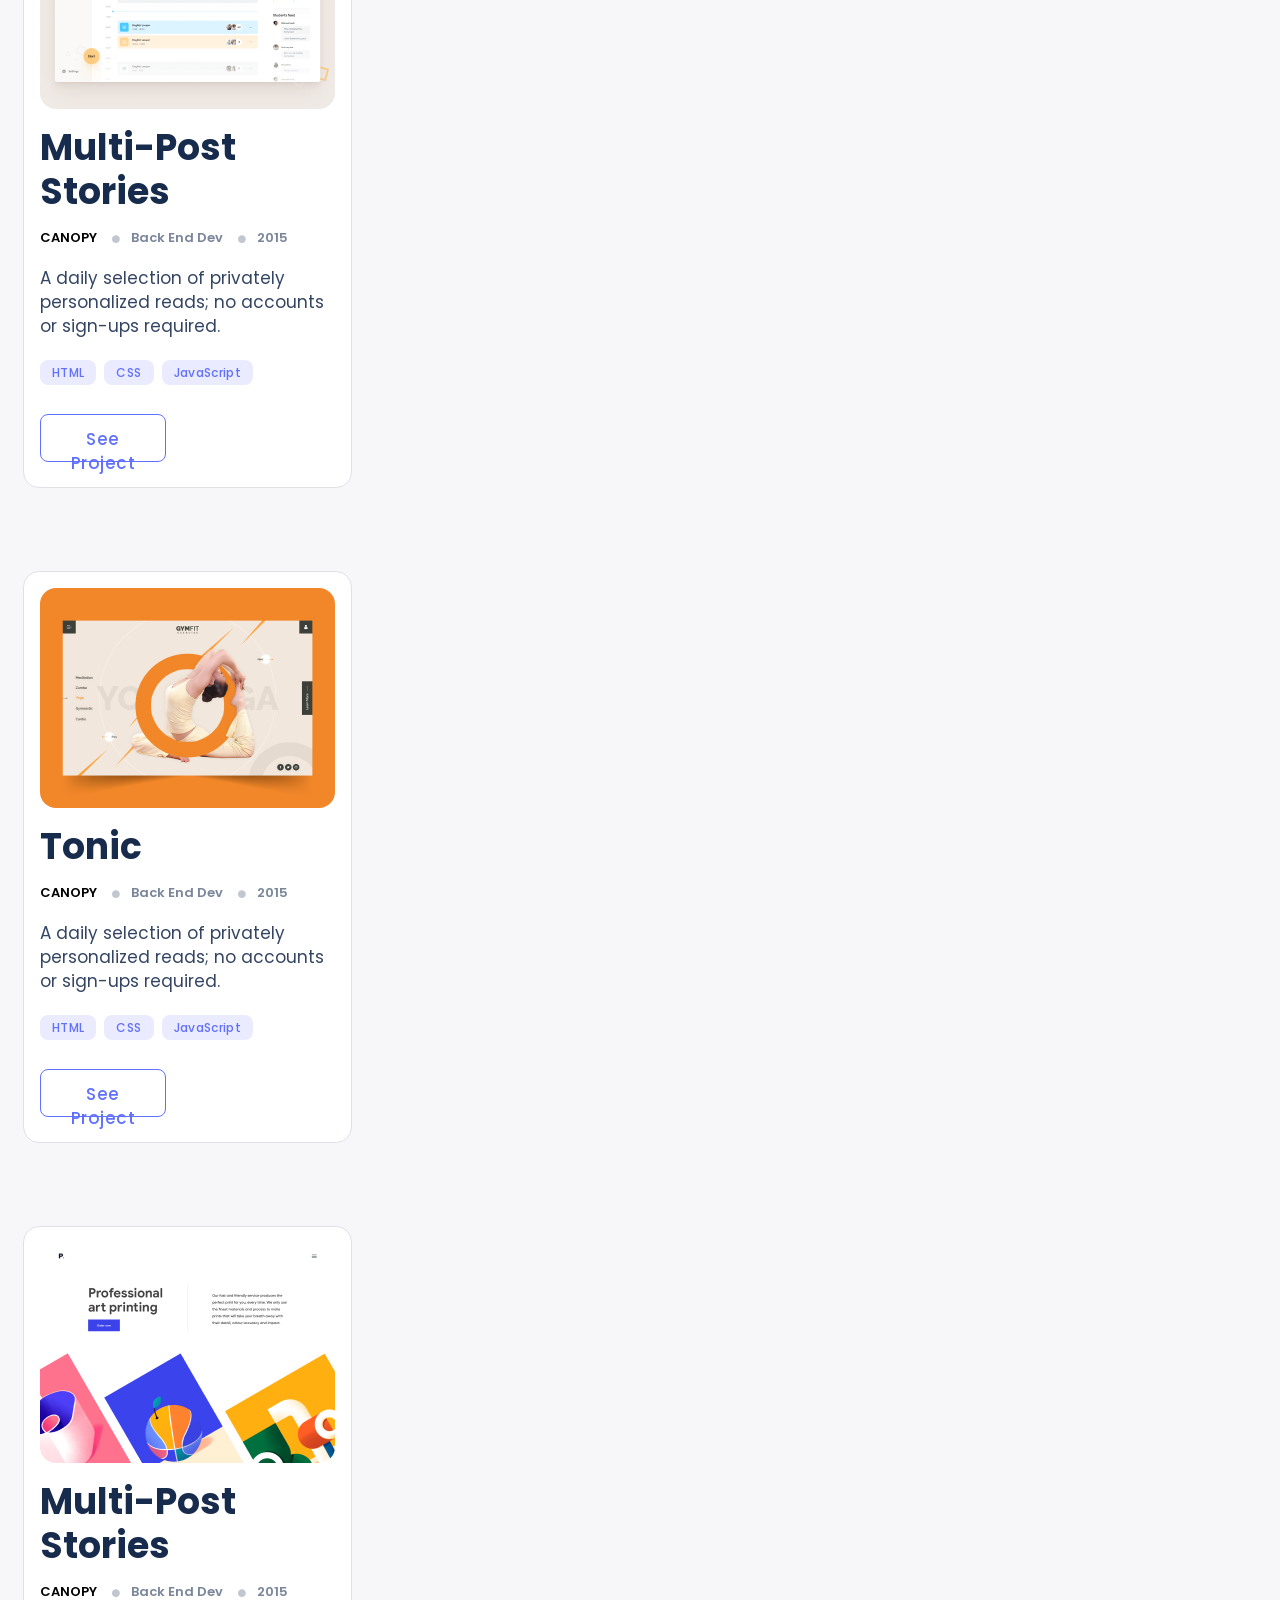
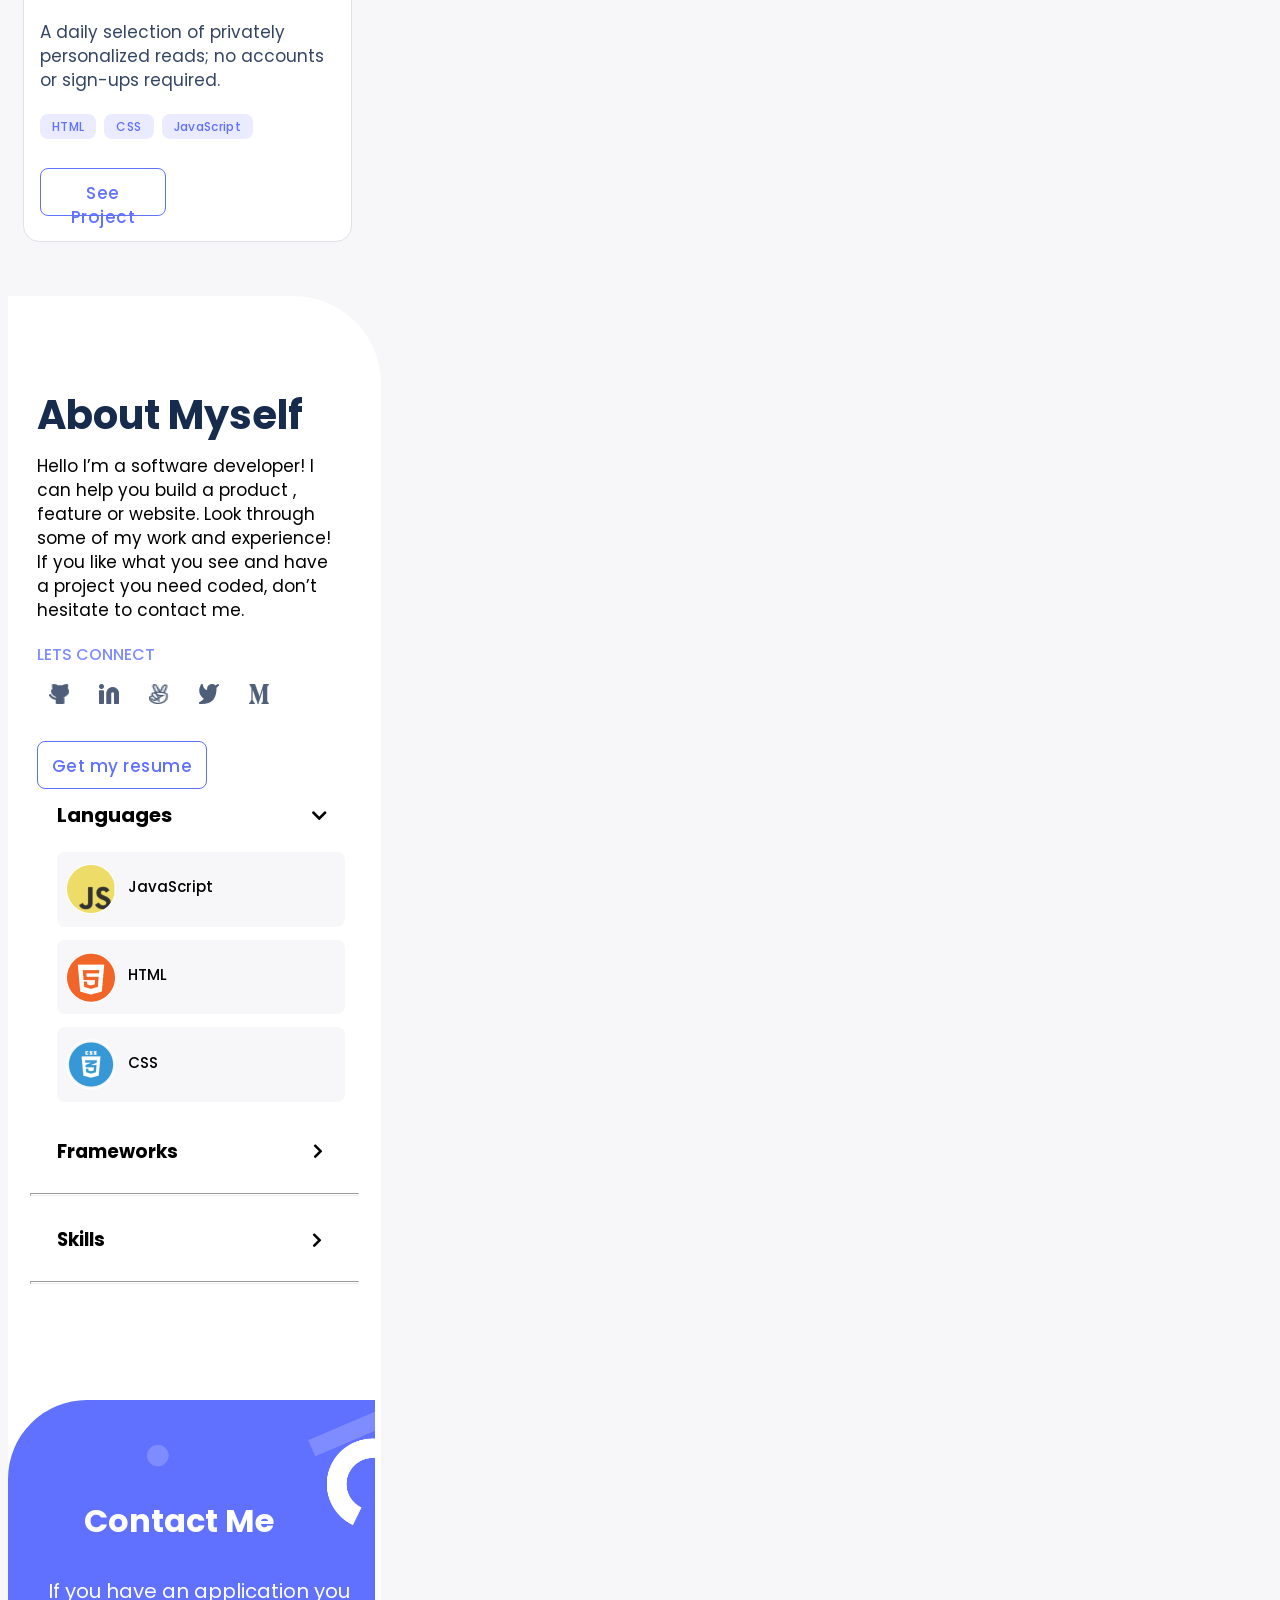
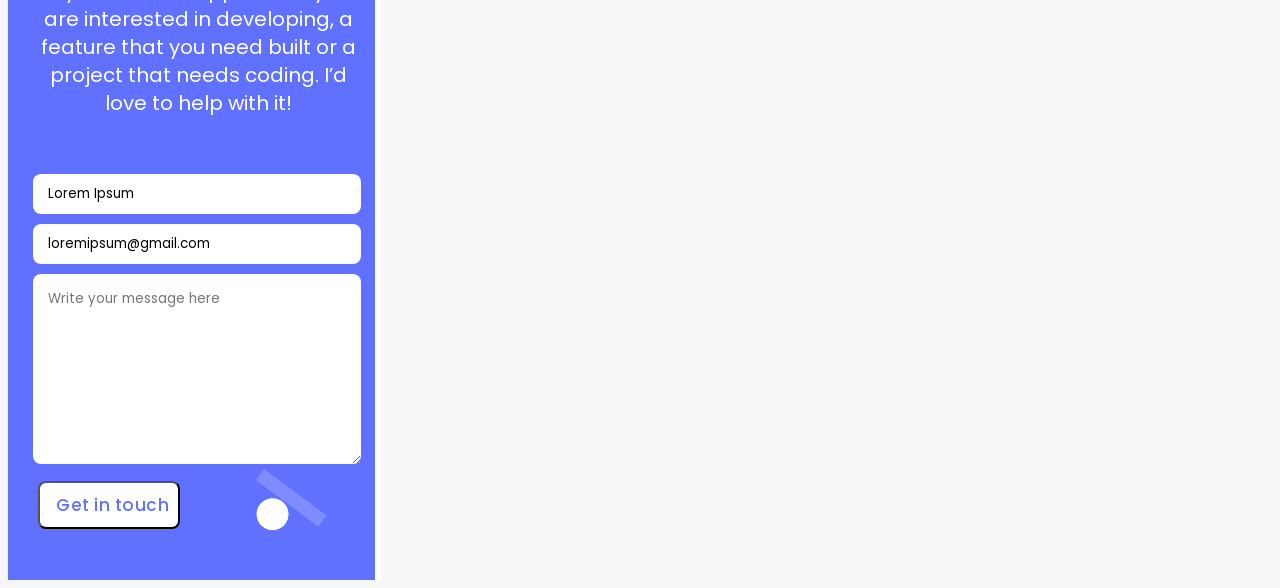
==== commit 1068551e: "final changes" ====
--- a/index.html
+++ b/index.html
@@ -16,6 +16,12 @@
     <header>
       <nav class="navbar">
         <div class="logo">My Logo</div>
+        <div>
+          <ul class="nav-links">
+            <li><a href="#">Portfolio</a></li>
+            <li><a href="#">About</a></li>
+            <li><a href="#">Contact</a></li>
+          </ul>
         <div class="icon"><i class="icon fas fa-bars"></i></div>
       </nav>
     </header>
@@ -23,7 +29,7 @@
     <main>
       <section class="headings">
         <div class="intro">
-          <h1>I’m Aazhmeer. Glad to see <br />you!</h1>
+          <h1>I’m Aazhmeer. Glad to see you!</h1>
         </div>
         <div class="description">
           <p>
@@ -72,7 +78,10 @@
           <div class="inner-container">
             <!-- Image in the first row -->
             <div class="row1">
+              <div class ="image-cont">
               <img src="./assets/images/1.png" alt="Your Image" />
+              </div>
+              <div class = "content">
               <h1>Tonic</h1>
               <span id="Project">CANOPY</span>
               <span id="role"
@@ -94,11 +103,15 @@
                 <button type="button">See Project</button>
               </div>
             </div>
+            </div>
           </div>
           <div class="inner-container2">
             <!-- Image in the first row -->
             <div class="row1">
+              <div class ="image-cont">
               <img src="./assets/images/2.png" alt="Your Image" />
+              </div>
+              <div class = "content">
               <h1>Multi-Post Stories</h1>
               <span id="Project">CANOPY</span>
               <span id="role"
@@ -119,13 +132,17 @@
               <div>
                 <button type="button">See Project</button>
               </div>
+              </div>
             </div>
           </div>
 
           <div class="inner-container">
             <!-- Image in the first row -->
             <div class="row1">
+              <div class ="image-cont">
               <img src="./assets/images/Snapshoot1.png" alt="Your Image" />
+              </div>
+              <div class = "content">
               <h1>Tonic</h1>
               <span id="Project">CANOPY</span>
               <span id="role"
@@ -146,13 +163,17 @@
               <div>
                 <button type="button">See Project</button>
               </div>
+              </div>
             </div>
           </div>
 
           <div class="inner-container2">
             <!-- Image in the first row -->
             <div class="row1">
+              <div class ="image-cont">
               <img src="./assets/images/4.png" alt="Your Image" />
+              </div>
+              <div class = "content">
               <h1>Multi-Post Stories</h1>
               <span id="Project">CANOPY</span>
               <span id="role"
@@ -173,14 +194,17 @@
               <div>
                 <button type="button">See Project</button>
               </div>
+              </div>
             </div>
           </div>
         </div>
       </section>
       <section class = "aboutMy">
+        <div class = "aboutMyDiv">
+        <div class = "basics">
         <div class="intro">
             <h1>About Myself</h1>
-          </div>
+        </div>
           <div class="description">
             <p>
                 Hello I’m a software developer! I can help you build a product , feature or website. Look through some of my work and experience! If you like what you see and have a project you need coded, don’t hesitate to contact me.
@@ -224,23 +248,27 @@
               </div>
             </div>
           </div>
+          </div>
+          <div class = "advanced">
           <div class = "knowledge">
             <div class = "Languages">
                 <h3>Languages</h3>
                 <i class="fa fa-chevron-down"></i>
             </div>
+            <div class = "indLangs">
             <div class = "indLang">
                 <img src = "./assets/images/JS.png">
-            <h4>JavaScript</h4>
+              <h4>JavaScript</h4>
             </div>
             <div class = "indLang">
               <img src = "./assets/images/HTML.png">
-          <h4>HTML</h4>
+              <h4>HTML</h4>
           </div>
           <div class = "indLang">
             <img src = "./assets/images/CSS.png">
         <h4>CSS</h4>
         </div>
+      </div>
           </div>
           <div class = "framework">
             <h3>Frameworks</h3>
@@ -252,6 +280,8 @@
           <i class="fa fa-chevron-right"></i>
       </div>
       <hr>
+      </div>
+      </div>
           <div class="contact_section">
             <div class="contact-form">
               <h1 class="form_title">Contact Me</h1>
@@ -288,7 +318,7 @@
                     rows="8"
                     id="message"
                     name="message"
-                    placeholder="Write your message"
+                    placeholder="Write your message here"
                     required
                   ></textarea>
                 </div>
--- a/style.css
+++ b/style.css
@@ -2,6 +2,10 @@
 
 * {
   font-family: "Poppins", sans-serif;
+}
+
+body {
+  background: #f7f7f9;
 }
 
 h1 {
@@ -13,6 +17,12 @@
   padding: 93px 18px 0 29px;
   color: #172b4d;
   margin-bottom: 10px;
+  margin-top: 0;
+}
+
+header {
+  background-color: white;
+  width: 375px;
 }
 
 .navbar {
@@ -20,7 +30,18 @@
   justify-content: space-between;
   width: 375px;
   height: 48px;
-  margin-top: 48px;
+  padding-top: 48px;
+  align-items: center;
+}
+
+.nav-links {
+  justify-content: space-between;
+  display: none;
+}
+
+.nav-links li {
+  list-style: none; /* Remove the dots */
+  margin-right: 5%;
 }
 
 .logo {
@@ -33,10 +54,6 @@
   letter-spacing: 0;
   text-align: center;
   padding: 9px 18px;
-}
-
-body {
-  background: #f7f7f9;
 }
 
 .icon {
@@ -104,6 +121,7 @@
   width: 375px;
   padding: 43px 0 114px 0;
   position: relative;
+  background: #f7f7f9;
 }
 
 .outer-container {
@@ -226,6 +244,7 @@
   line-height: 24px;
   letter-spacing: 0;
   text-align: left;
+  color: #344563;
 }
 
 .row1 .skills {
@@ -328,7 +347,8 @@
   height: 72px;
   font-size: 17px;
 }
-.Languages i{
+
+.Languages i {
   margin-left: 140px;
 }
 
@@ -365,19 +385,21 @@
   align-items: center;
   padding: 3px 86px 0 49px;
 }
-.framework i{
+
+.framework i {
   margin-left: 135px;
 }
+
 .skill {
   display: flex;
   justify-content: start;
   align-items: center;
   padding: 3px 86px 0 49px;
 }
-.skill i{
-  margin-left:207px;
-}
-
+
+.skill i {
+  margin-left: 207px;
+}
 
 hr {
   width: 327px;
